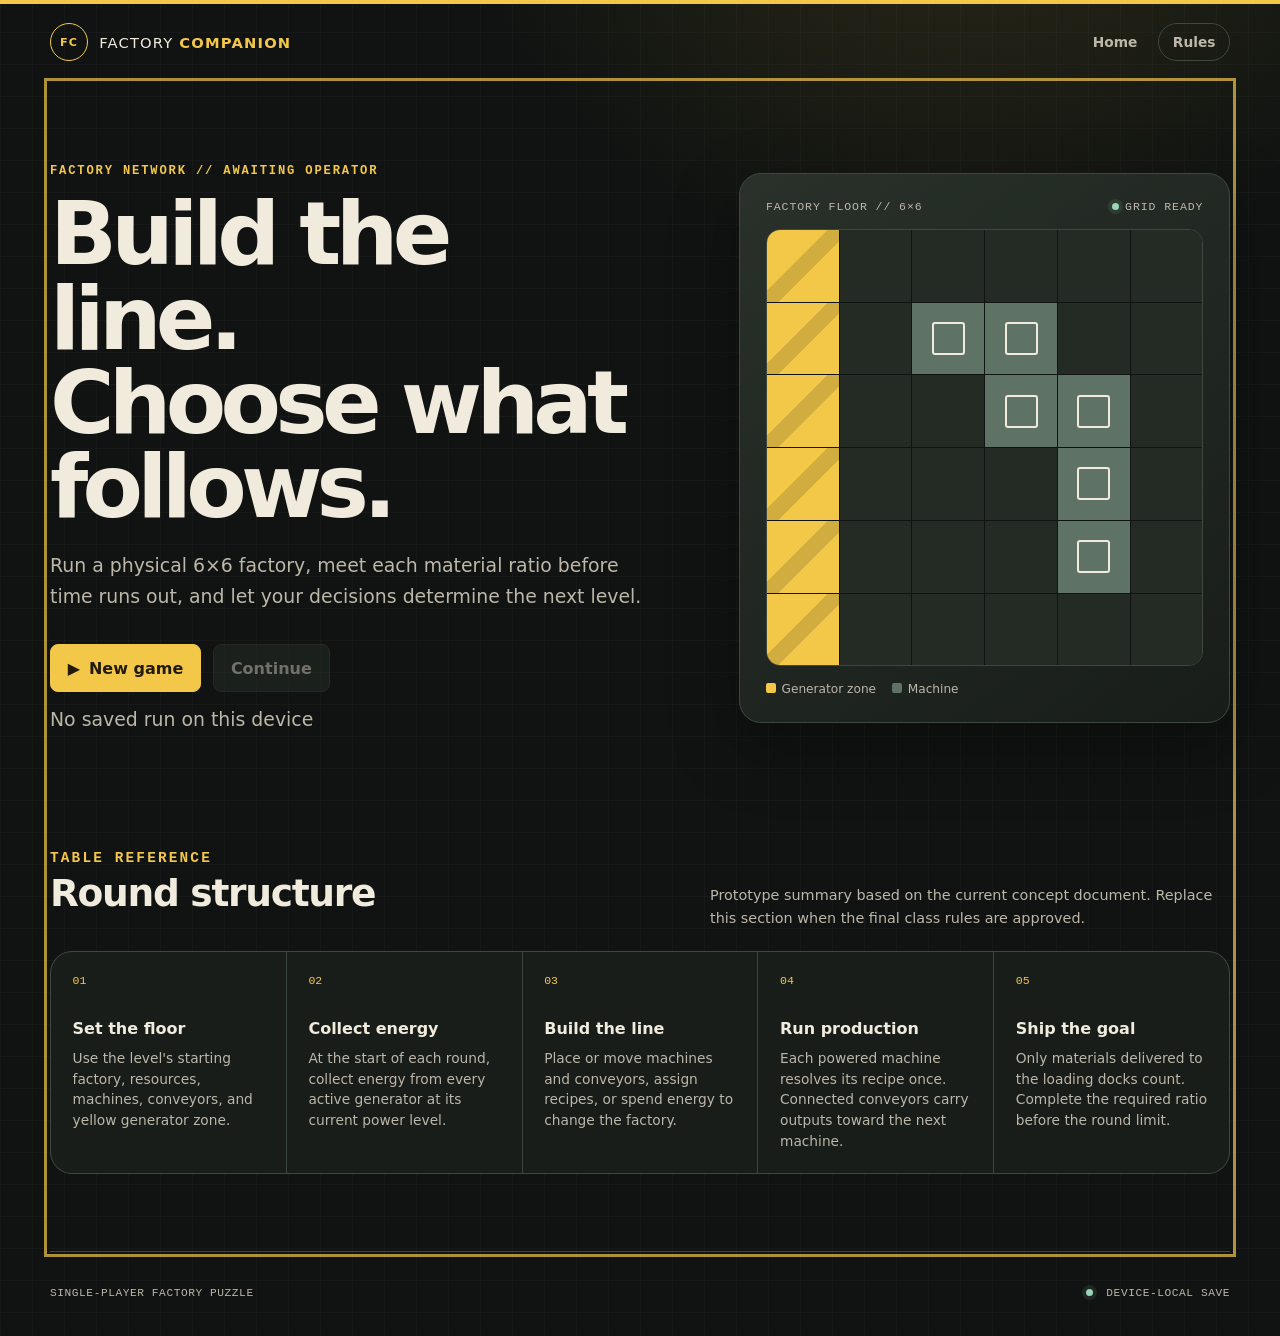
==== index.html @ 063bae95 "Build branching factory campaign interface" ====
<!doctype html>
<html lang="en">
<head>
  <meta charset="utf-8">
  <meta name="viewport" content="width=device-width, initial-scale=1">
  <meta name="description" content="A branching digital narrative companion for a single-player factory puzzle board game.">
  <meta name="theme-color" content="#101311">
  <title>Factory Companion</title>
  <link rel="stylesheet" href="style.css">
</head>
<body>
  <a class="skip-link" href="#app">Skip to game companion</a>

  <header class="site-header">
    <button class="brand" type="button" data-action="home" aria-label="Go to home screen">
      <span class="brand-mark" aria-hidden="true">FC</span>
      <span>Factory <b>Companion</b></span>
    </button>

    <nav aria-label="Companion controls">
      <button class="nav-button" type="button" data-action="home">Home</button>
      <button class="nav-button nav-button-accent" type="button" data-action="show-rules">Rules</button>
    </nav>
  </header>

  <main id="app" tabindex="-1"></main>

  <footer class="site-footer">
    <span>Single-player factory puzzle</span>
    <span class="footer-status"><i aria-hidden="true"></i> Device-local save</span>
  </footer>

  <dialog class="modal" id="rules-dialog" aria-labelledby="rules-dialog-title">
    <div class="modal-head">
      <div>
        <p class="kicker">Quick reference</p>
        <h2 id="rules-dialog-title">Prototype rules</h2>
      </div>
      <button class="icon-button" type="button" data-action="close-rules" aria-label="Close rules">&times;</button>
    </div>
    <div id="rules-dialog-content"></div>
  </dialog>

  <dialog class="modal modal-small" id="confirm-dialog" aria-labelledby="confirm-title">
    <p class="kicker">Confirm action</p>
    <h2 id="confirm-title">Leave this level?</h2>
    <p id="confirm-message"></p>
    <div class="modal-actions">
      <button class="button button-ghost" type="button" data-action="cancel-confirm">Cancel</button>
      <button class="button button-danger" id="confirm-button" type="button">Confirm</button>
    </div>
  </dialog>

  <script src="script.js"></script>
</body>
</html>
---- style.css ----
:root {
  color-scheme: dark;
  --ink: #101311;
  --ink-soft: #181d1a;
  --panel: #202721;
  --panel-raised: #29312a;
  --paper: #f0ebdd;
  --paper-muted: #bcb7a9;
  --line: #3d493f;
  --signal: #f3c849;
  --signal-strong: #ffd969;
  --signal-ink: #211b08;
  --warning: #ef774c;
  --success: #9ad5b5;
  --radius-sm: 8px;
  --radius-md: 14px;
  --radius-lg: 22px;
  --shadow: 0 24px 70px rgba(0, 0, 0, 0.28);
  font-family: Inter, ui-sans-serif, system-ui, -apple-system, BlinkMacSystemFont, "Segoe UI", sans-serif;
}

* {
  box-sizing: border-box;
}

html {
  min-width: 320px;
  scroll-behavior: smooth;
}

body {
  min-height: 100vh;
  margin: 0;
  background:
    linear-gradient(rgba(255, 255, 255, 0.025) 1px, transparent 1px),
    linear-gradient(90deg, rgba(255, 255, 255, 0.025) 1px, transparent 1px),
    radial-gradient(circle at 75% -20%, rgba(243, 200, 73, 0.16), transparent 34rem),
    var(--ink);
  background-size: 32px 32px, 32px 32px, auto, auto;
  color: var(--paper);
}

body::before {
  position: fixed;
  inset: 0 0 auto;
  height: 4px;
  background: var(--signal);
  content: "";
  z-index: 20;
}

button,
input,
textarea {
  font: inherit;
}

button {
  color: inherit;
}

a {
  color: inherit;
}

.skip-link {
  position: fixed;
  top: -5rem;
  left: 1rem;
  z-index: 100;
  padding: 0.7rem 1rem;
  border-radius: var(--radius-sm);
  background: var(--signal);
  color: var(--signal-ink);
  font-weight: 800;
}

.skip-link:focus {
  top: 1rem;
}

.site-header,
.site-footer,
#app {
  width: min(1180px, calc(100% - 2rem));
  margin-inline: auto;
}

.site-header {
  display: flex;
  min-height: 84px;
  align-items: center;
  justify-content: space-between;
  gap: 1rem;
}

.brand {
  display: inline-flex;
  align-items: center;
  gap: 0.7rem;
  padding: 0;
  border: 0;
  background: transparent;
  cursor: pointer;
  font-size: 0.92rem;
  letter-spacing: 0.08em;
  text-transform: uppercase;
}

.brand b {
  color: var(--signal);
}

.brand-mark {
  display: grid;
  width: 38px;
  height: 38px;
  place-items: center;
  border: 1px solid var(--signal);
  border-radius: 50%;
  color: var(--signal);
  font-size: 0.7rem;
  font-weight: 900;
}

nav {
  display: flex;
  gap: 0.45rem;
}

.nav-button,
.icon-button {
  border: 0;
  background: transparent;
  cursor: pointer;
}

.nav-button {
  padding: 0.65rem 0.85rem;
  border-radius: 999px;
  color: var(--paper-muted);
  font-size: 0.86rem;
  font-weight: 750;
}

.nav-button:hover,
.nav-button:focus-visible {
  background: var(--panel);
  color: var(--paper);
}

.nav-button-accent {
  border: 1px solid var(--line);
}

#app {
  min-height: calc(100vh - 168px);
  padding: clamp(2rem, 6vw, 5.5rem) 0;
}

.screen {
  animation: screen-in 280ms ease-out;
}

@keyframes screen-in {
  from {
    opacity: 0;
    transform: translateY(8px);
  }
}

.kicker {
  margin: 0 0 0.7rem;
  color: var(--signal);
  font-family: ui-monospace, SFMono-Regular, Consolas, monospace;
  font-size: 0.76rem;
  font-weight: 800;
  letter-spacing: 0.15em;
  text-transform: uppercase;
}

h1,
h2,
h3,
p {
  margin-top: 0;
}

h1,
h2,
h3 {
  text-wrap: balance;
}

h1 {
  margin-bottom: 1.25rem;
  font-size: clamp(2.8rem, 7vw, 5.5rem);
  line-height: 0.96;
  letter-spacing: -0.065em;
}

h2 {
  margin-bottom: 1rem;
  font-size: clamp(1.6rem, 3.5vw, 2.35rem);
  letter-spacing: -0.035em;
}

h3 {
  margin-bottom: 0.65rem;
  font-size: 1rem;
}

p {
  color: var(--paper-muted);
  line-height: 1.65;
}

.hero {
  display: grid;
  align-items: center;
  gap: clamp(2.5rem, 7vw, 7rem);
  grid-template-columns: minmax(0, 1.1fr) minmax(300px, 0.9fr);
}

.hero-copy > p:not(.kicker) {
  max-width: 640px;
  font-size: clamp(1rem, 1.8vw, 1.18rem);
}

.hero-actions,
.level-actions,
.result-actions {
  display: flex;
  flex-wrap: wrap;
  gap: 0.75rem;
  margin-top: 2rem;
}

.button {
  display: inline-flex;
  min-height: 48px;
  align-items: center;
  justify-content: center;
  gap: 0.55rem;
  padding: 0.78rem 1.05rem;
  border: 1px solid var(--line);
  border-radius: var(--radius-sm);
  background: var(--panel-raised);
  color: var(--paper);
  cursor: pointer;
  font-weight: 800;
  text-decoration: none;
}

.button:hover,
.button:focus-visible {
  border-color: var(--signal);
  transform: translateY(-1px);
}

.button:disabled {
  opacity: 0.43;
  cursor: not-allowed;
  transform: none;
}

.button-primary {
  border-color: var(--signal);
  background: var(--signal);
  color: var(--signal-ink);
}

.button-ghost {
  background: transparent;
}

.button-danger {
  border-color: color-mix(in srgb, var(--warning) 60%, var(--line));
  background: rgba(239, 119, 76, 0.1);
  color: #ffb096;
}

.continue-note {
  margin: 0.75rem 0 0;
  font-size: 0.82rem;
}

.factory-visual {
  position: relative;
  padding: clamp(1rem, 3vw, 1.6rem);
  border: 1px solid var(--line);
  border-radius: var(--radius-lg);
  background: linear-gradient(145deg, var(--panel-raised), var(--ink-soft));
  box-shadow: var(--shadow);
}

.factory-caption,
.panel-label {
  display: flex;
  align-items: center;
  justify-content: space-between;
  gap: 1rem;
  margin-bottom: 1rem;
  color: var(--paper-muted);
  font-family: ui-monospace, SFMono-Regular, Consolas, monospace;
  font-size: 0.72rem;
  letter-spacing: 0.08em;
  text-transform: uppercase;
}

.live-dot,
.footer-status i {
  display: inline-block;
  width: 7px;
  height: 7px;
  margin-right: 0.35rem;
  border-radius: 50%;
  background: var(--success);
  box-shadow: 0 0 0 4px rgba(154, 213, 181, 0.1);
}

.factory-grid {
  display: grid;
  overflow: hidden;
  border: 1px solid var(--line);
  border-radius: var(--radius-md);
  background: var(--ink);
  gap: 1px;
  grid-template-columns: repeat(6, 1fr);
}

.factory-cell {
  aspect-ratio: 1;
  background: #242b25;
}

.factory-cell.generator {
  background:
    linear-gradient(135deg, transparent 42%, rgba(0, 0, 0, 0.14) 42% 58%, transparent 58%),
    var(--signal);
}

.factory-cell.machine {
  position: relative;
  background: #5e7365;
}

.factory-cell.machine::after {
  position: absolute;
  inset: 27%;
  border: 2px solid var(--paper);
  border-radius: 3px;
  content: "";
}

.factory-legend {
  display: flex;
  flex-wrap: wrap;
  gap: 1rem;
  margin-top: 1rem;
  color: var(--paper-muted);
  font-size: 0.76rem;
}

.legend-swatch {
  display: inline-block;
  width: 10px;
  height: 10px;
  margin-right: 0.35rem;
  border-radius: 2px;
  background: var(--signal);
}

.legend-swatch.machine {
  background: #5e7365;
}

.rules-section {
  margin-top: clamp(4rem, 9vw, 7rem);
}

.section-head {
  display: flex;
  align-items: end;
  justify-content: space-between;
  gap: 1.5rem;
  margin-bottom: 1.25rem;
}

.section-head p {
  max-width: 520px;
  margin-bottom: 0;
  font-size: 0.9rem;
}

.rule-grid {
  display: grid;
  gap: 1px;
  overflow: hidden;
  border: 1px solid var(--line);
  border-radius: var(--radius-lg);
  background: var(--line);
  grid-template-columns: repeat(5, 1fr);
}

.rule-step {
  min-height: 185px;
  padding: 1.35rem;
  background: var(--ink-soft);
}

.rule-number {
  display: block;
  margin-bottom: 2rem;
  color: var(--signal);
  font-family: ui-monospace, SFMono-Regular, Consolas, monospace;
  font-size: 0.72rem;
}

.rule-step p {
  margin-bottom: 0;
  font-size: 0.86rem;
  line-height: 1.5;
}

.screen-heading {
  max-width: 820px;
  margin-bottom: 2rem;
}

.screen-heading h1 {
  font-size: clamp(2.4rem, 6vw, 4.6rem);
}

.onboarding-layout {
  display: grid;
  gap: 1.25rem;
  grid-template-columns: minmax(0, 1.55fr) minmax(250px, 0.45fr);
}

.video-placeholder,
.briefing-card,
.level-card,
.choice-card,
.result-card {
  border: 1px solid var(--line);
  border-radius: var(--radius-lg);
  background: var(--ink-soft);
  box-shadow: var(--shadow);
}

.video-placeholder {
  display: grid;
  min-height: 420px;
  place-items: center;
  overflow: hidden;
  background:
    repeating-linear-gradient(0deg, transparent 0 3px, rgba(255, 255, 255, 0.018) 3px 4px),
    radial-gradient(circle, rgba(243, 200, 73, 0.13), transparent 45%),
    #090b0a;
}

.video-placeholder-inner {
  max-width: 420px;
  padding: 2rem;
  text-align: center;
}

.play-symbol {
  display: grid;
  width: 76px;
  height: 76px;
  margin: 0 auto 1.25rem;
  place-items: center;
  border: 1px solid var(--signal);
  border-radius: 50%;
  color: var(--signal);
  font-size: 1.5rem;
}

.video-placeholder h2 {
  margin-bottom: 0.5rem;
}

.video-placeholder p {
  margin-bottom: 0;
}

.briefing-card {
  padding: 1.5rem;
}

.briefing-card ol {
  display: grid;
  gap: 0.9rem;
  margin: 0;
  padding-left: 1.2rem;
  color: var(--paper-muted);
  line-height: 1.5;
}

.briefing-card .button {
  width: 100%;
  margin-top: 1.5rem;
}

.level-topline {
  display: flex;
  align-items: center;
  justify-content: space-between;
  gap: 1rem;
  margin-bottom: 1.25rem;
}

.level-topline .kicker {
  margin: 0;
}

.difficulty {
  padding: 0.34rem 0.6rem;
  border: 1px solid var(--line);
  border-radius: 999px;
  color: var(--paper-muted);
  font-size: 0.73rem;
  font-weight: 800;
  letter-spacing: 0.08em;
  text-transform: uppercase;
}

.difficulty.easy {
  border-color: rgba(154, 213, 181, 0.5);
  color: var(--success);
}

.difficulty.hard {
  border-color: rgba(239, 119, 76, 0.5);
  color: #ffb096;
}

.level-card {
  overflow: hidden;
}

.level-brief {
  padding: clamp(1.25rem, 3vw, 2rem);
  border-bottom: 1px solid var(--line);
}

.level-brief h1 {
  margin-bottom: 0.75rem;
  font-size: clamp(2.1rem, 5vw, 4rem);
}

.level-brief p {
  max-width: 760px;
  margin-bottom: 0;
}

.level-columns {
  display: grid;
  background: var(--line);
  gap: 1px;
  grid-template-columns: 0.8fr 1.4fr 0.8fr;
}

.level-column {
  min-width: 0;
  padding: clamp(1.25rem, 3vw, 2rem);
  background: var(--ink-soft);
}

.level-column h2 {
  font-size: 1.2rem;
}

.count-badge {
  display: inline-block;
  margin-left: 0.35rem;
  color: var(--paper-muted);
  font-family: ui-monospace, SFMono-Regular, Consolas, monospace;
  font-size: 0.65rem;
  font-weight: 600;
  letter-spacing: 0;
  vertical-align: middle;
}

.material-list,
.recipe-list,
.objective-list {
  display: grid;
  gap: 0.65rem;
  margin: 0;
  padding: 0;
  list-style: none;
}

.material-item,
.objective-item {
  display: flex;
  align-items: center;
  justify-content: space-between;
  gap: 1rem;
  padding: 0.72rem 0;
  border-bottom: 1px solid var(--line);
}

.material-item:last-child,
.objective-item:last-child {
  border-bottom: 0;
}

.port {
  color: var(--paper-muted);
  font-family: ui-monospace, SFMono-Regular, Consolas, monospace;
  font-size: 0.68rem;
}

.quantity {
  color: var(--signal);
  font-family: ui-monospace, SFMono-Regular, Consolas, monospace;
  font-weight: 900;
}

.ratio-callout {
  display: grid;
  gap: 0.25rem;
  margin-top: 1rem;
  padding: 0.85rem;
  border: 1px solid rgba(243, 200, 73, 0.35);
  border-radius: var(--radius-sm);
  background: rgba(243, 200, 73, 0.07);
}

.ratio-callout span {
  color: var(--paper-muted);
  font-size: 0.7rem;
  font-weight: 800;
  letter-spacing: 0.08em;
  text-transform: uppercase;
}

.ratio-callout strong {
  color: var(--signal);
  font-size: 0.88rem;
}

.recipe-item {
  padding: 0.75rem;
  border: 1px solid var(--line);
  border-radius: var(--radius-sm);
  background: #151916;
}

.recipe-id {
  display: block;
  margin-bottom: 0.25rem;
  color: var(--signal);
  font-family: ui-monospace, SFMono-Regular, Consolas, monospace;
  font-size: 0.64rem;
}

.recipe-item p {
  margin: 0;
  color: var(--paper);
  font-size: 0.86rem;
  line-height: 1.45;
}

.level-controls {
  display: grid;
  align-items: center;
  gap: 1.25rem;
  padding: clamp(1.25rem, 3vw, 2rem);
  border-top: 1px solid var(--line);
  background: var(--panel);
  grid-template-columns: auto 1fr auto;
}

.round-readout {
  display: flex;
  align-items: baseline;
  gap: 0.4rem;
  white-space: nowrap;
}

.round-readout strong {
  color: var(--signal);
  font-family: ui-monospace, SFMono-Regular, Consolas, monospace;
  font-size: 2rem;
}

.round-readout span {
  color: var(--paper-muted);
  font-size: 0.8rem;
}

.round-track {
  display: grid;
  gap: 4px;
  grid-template-columns: repeat(var(--rounds), 1fr);
}

.round-mark {
  height: 6px;
  border-radius: 999px;
  background: var(--line);
}

.round-mark.used {
  background: var(--signal);
}

.control-buttons {
  display: flex;
  flex-wrap: wrap;
  justify-content: flex-end;
  gap: 0.55rem;
}

.quit-row {
  display: flex;
  justify-content: flex-end;
  padding: 0 1.25rem 1.25rem;
  background: var(--panel);
}

.text-button {
  padding: 0.25rem;
  border: 0;
  background: transparent;
  color: var(--paper-muted);
  cursor: pointer;
  font-size: 0.78rem;
  text-decoration: underline;
  text-underline-offset: 3px;
}

.branch-intro {
  max-width: 760px;
  margin-bottom: 2rem;
}

.choice-grid {
  display: grid;
  gap: 1.25rem;
  grid-template-columns: repeat(2, minmax(0, 1fr));
}

.choice-card {
  display: flex;
  min-height: 350px;
  flex-direction: column;
  padding: clamp(1.4rem, 4vw, 2.2rem);
}

.choice-index {
  display: grid;
  width: 42px;
  height: 42px;
  margin-bottom: 3rem;
  place-items: center;
  border: 1px solid var(--signal);
  border-radius: 50%;
  color: var(--signal);
  font-family: ui-monospace, SFMono-Regular, Consolas, monospace;
  font-size: 0.78rem;
}

.choice-card p {
  flex: 1;
}

.choice-card .button {
  align-self: flex-start;
}

.result-wrap {
  display: grid;
  min-height: 60vh;
  place-items: center;
}

.result-card {
  width: min(720px, 100%);
  padding: clamp(2rem, 7vw, 4.5rem);
  text-align: center;
}

.result-icon {
  display: grid;
  width: 74px;
  height: 74px;
  margin: 0 auto 1.5rem;
  place-items: center;
  border: 1px solid var(--signal);
  border-radius: 50%;
  color: var(--signal);
  font-size: 1.65rem;
}

.result-actions {
  justify-content: center;
}

.site-footer {
  display: flex;
  min-height: 84px;
  align-items: center;
  justify-content: space-between;
  gap: 1rem;
  border-top: 1px solid var(--line);
  color: var(--paper-muted);
  font-family: ui-monospace, SFMono-Regular, Consolas, monospace;
  font-size: 0.7rem;
  letter-spacing: 0.05em;
  text-transform: uppercase;
}

.modal {
  width: min(720px, calc(100% - 2rem));
  max-height: calc(100vh - 2rem);
  padding: clamp(1.25rem, 4vw, 2rem);
  border: 1px solid var(--line);
  border-radius: var(--radius-lg);
  background: var(--ink-soft);
  color: var(--paper);
  box-shadow: var(--shadow);
}

.modal::backdrop {
  background: rgba(4, 6, 5, 0.82);
  backdrop-filter: blur(5px);
}

.modal-small {
  width: min(480px, calc(100% - 2rem));
}

.modal-head {
  display: flex;
  align-items: flex-start;
  justify-content: space-between;
  gap: 1rem;
}

.icon-button {
  width: 38px;
  height: 38px;
  border-radius: 50%;
  color: var(--paper-muted);
  font-size: 1.6rem;
}

.icon-button:hover,
.icon-button:focus-visible {
  background: var(--panel);
  color: var(--paper);
}

.modal-actions {
  display: flex;
  justify-content: flex-end;
  gap: 0.65rem;
  margin-top: 1.5rem;
}

:focus-visible {
  outline: 3px solid color-mix(in srgb, var(--signal) 70%, transparent);
  outline-offset: 3px;
}

@media (max-width: 900px) {
  .hero,
  .onboarding-layout {
    grid-template-columns: 1fr;
  }

  .hero-copy {
    max-width: 760px;
  }

  .factory-visual {
    max-width: 620px;
  }

  .rule-grid {
    grid-template-columns: repeat(2, 1fr);
  }

  .rule-step:last-child {
    grid-column: 1 / -1;
  }

  .level-columns {
    grid-template-columns: 1fr 1fr;
  }

  .level-column-recipes {
    grid-column: 1 / -1;
    grid-row: 2;
  }

  .recipe-list {
    grid-template-columns: repeat(2, 1fr);
  }

  .level-controls {
    grid-template-columns: auto 1fr;
  }

  .control-buttons {
    grid-column: 1 / -1;
    justify-content: stretch;
  }

  .control-buttons .button {
    flex: 1;
  }
}

@media (max-width: 620px) {
  .site-header,
  .site-footer {
    width: min(100% - 1.2rem, 1180px);
  }

  #app {
    width: min(100% - 1rem, 1180px);
  }

  .site-header {
    min-height: 72px;
  }

  .brand > span:last-child {
    display: none;
  }

  h1 {
    font-size: clamp(2.55rem, 13vw, 4.2rem);
  }

  .hero-actions,
  .level-actions,
  .result-actions,
  .modal-actions {
    flex-direction: column;
  }

  .hero-actions .button,
  .level-actions .button,
  .result-actions .button,
  .modal-actions .button {
    width: 100%;
  }

  .section-head {
    align-items: flex-start;
    flex-direction: column;
  }

  .rule-grid,
  .choice-grid,
  .level-columns,
  .recipe-list {
    grid-template-columns: 1fr;
  }

  .rule-step:last-child,
  .level-column-recipes {
    grid-column: auto;
    grid-row: auto;
  }

  .rule-step {
    min-height: auto;
  }

  .rule-number,
  .choice-index {
    margin-bottom: 1.25rem;
  }

  .video-placeholder {
    min-height: 320px;
  }

  .level-controls {
    grid-template-columns: 1fr;
  }

  .round-track,
  .control-buttons {
    grid-column: auto;
  }

  .control-buttons {
    flex-direction: column;
  }

  .choice-card {
    min-height: 300px;
  }

  .site-footer {
    align-items: flex-start;
    flex-direction: column;
    justify-content: center;
  }
}

@media (prefers-reduced-motion: reduce) {
  *,
  *::before,
  *::after {
    scroll-behavior: auto !important;
    animation-duration: 0.01ms !important;
    animation-iteration-count: 1 !important;
    transition-duration: 0.01ms !important;
  }
}
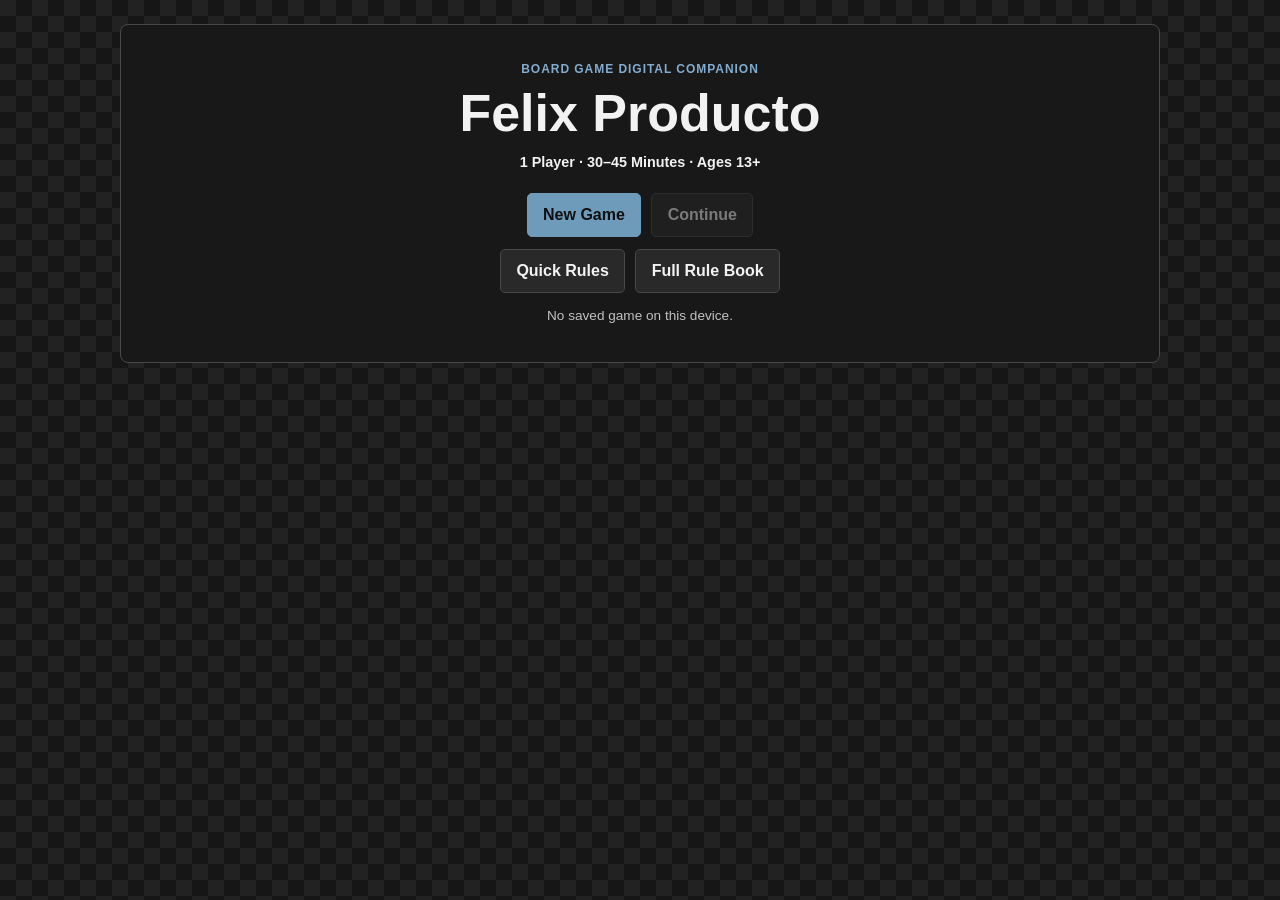
==== commit da1a2c85: "Finalize Felix Producto UI, rulebook, and level flow" ====
--- a/index.html
+++ b/index.html
@@ -3,54 +3,14 @@
 <head>
   <meta charset="utf-8">
   <meta name="viewport" content="width=device-width, initial-scale=1">
-  <meta name="description" content="A branching digital narrative companion for a single-player factory puzzle board game.">
-  <meta name="theme-color" content="#101311">
-  <title>Factory Companion</title>
-  <link rel="stylesheet" href="style.css">
+  <meta name="description" content="Digital rule book, quick reference, level guide, and round tracker for Felix Producto.">
+  <meta name="theme-color" content="#202020">
+  <title>Felix Producto</title>
+  <link rel="stylesheet" href="style.css?v=20260803">
 </head>
 <body>
-  <a class="skip-link" href="#app">Skip to game companion</a>
-
-  <header class="site-header">
-    <button class="brand" type="button" data-action="home" aria-label="Go to home screen">
-      <span class="brand-mark" aria-hidden="true">FC</span>
-      <span>Factory <b>Companion</b></span>
-    </button>
-
-    <nav aria-label="Companion controls">
-      <button class="nav-button" type="button" data-action="home">Home</button>
-      <button class="nav-button nav-button-accent" type="button" data-action="show-rules">Rules</button>
-    </nav>
-  </header>
-
+  <a class="skip-link" href="#app">Skip to content</a>
   <main id="app" tabindex="-1"></main>
-
-  <footer class="site-footer">
-    <span>Single-player factory puzzle</span>
-    <span class="footer-status"><i aria-hidden="true"></i> Device-local save</span>
-  </footer>
-
-  <dialog class="modal" id="rules-dialog" aria-labelledby="rules-dialog-title">
-    <div class="modal-head">
-      <div>
-        <p class="kicker">Quick reference</p>
-        <h2 id="rules-dialog-title">Prototype rules</h2>
-      </div>
-      <button class="icon-button" type="button" data-action="close-rules" aria-label="Close rules">&times;</button>
-    </div>
-    <div id="rules-dialog-content"></div>
-  </dialog>
-
-  <dialog class="modal modal-small" id="confirm-dialog" aria-labelledby="confirm-title">
-    <p class="kicker">Confirm action</p>
-    <h2 id="confirm-title">Leave this level?</h2>
-    <p id="confirm-message"></p>
-    <div class="modal-actions">
-      <button class="button button-ghost" type="button" data-action="cancel-confirm">Cancel</button>
-      <button class="button button-danger" id="confirm-button" type="button">Confirm</button>
-    </div>
-  </dialog>
-
-  <script src="script.js"></script>
+  <script src="app.js?v=20260803"></script>
 </body>
 </html>
--- a/style.css
+++ b/style.css
@@ -1,22 +1,15 @@
 :root {
+  --card: #181818;
+  --card-raised: #202020;
+  --button: #292929;
+  --text: #f2f2f2;
+  --muted: #c2c2c2;
+  --border: #484848;
+  --accent: #83acce;
+  --accent-strong: #6f9bbb;
+  --danger: #f08d82;
+  font-family: Arial, Helvetica, sans-serif;
   color-scheme: dark;
-  --ink: #101311;
-  --ink-soft: #181d1a;
-  --panel: #202721;
-  --panel-raised: #29312a;
-  --paper: #f0ebdd;
-  --paper-muted: #bcb7a9;
-  --line: #3d493f;
-  --signal: #f3c849;
-  --signal-strong: #ffd969;
-  --signal-ink: #211b08;
-  --warning: #ef774c;
-  --success: #9ad5b5;
-  --radius-sm: 8px;
-  --radius-md: 14px;
-  --radius-lg: 22px;
-  --shadow: 0 24px 70px rgba(0, 0, 0, 0.28);
-  font-family: Inter, ui-sans-serif, system-ui, -apple-system, BlinkMacSystemFont, "Segoe UI", sans-serif;
 }
 
 * {
@@ -24,998 +17,1040 @@
 }
 
 html {
+  scroll-behavior: smooth;
+}
+
+body {
   min-width: 320px;
-  scroll-behavior: smooth;
-}
-
-body {
   min-height: 100vh;
   margin: 0;
-  background:
-    linear-gradient(rgba(255, 255, 255, 0.025) 1px, transparent 1px),
-    linear-gradient(90deg, rgba(255, 255, 255, 0.025) 1px, transparent 1px),
-    radial-gradient(circle at 75% -20%, rgba(243, 200, 73, 0.16), transparent 34rem),
-    var(--ink);
-  background-size: 32px 32px, 32px 32px, auto, auto;
-  color: var(--paper);
-}
-
-body::before {
-  position: fixed;
-  inset: 0 0 auto;
-  height: 4px;
-  background: var(--signal);
-  content: "";
-  z-index: 20;
+  background-color: #202020;
+  background-image: conic-gradient(
+    #161616 25%,
+    #222222 0 50%,
+    #161616 0 75%,
+    #222222 0
+  );
+  background-size: 32px 32px;
+  color: var(--text);
 }
 
 button,
 input,
+select,
 textarea {
   font: inherit;
 }
 
-button {
-  color: inherit;
-}
-
+button,
 a {
-  color: inherit;
+  -webkit-tap-highlight-color: transparent;
 }
 
 .skip-link {
-  position: fixed;
+  position: absolute;
   top: -5rem;
   left: 1rem;
   z-index: 100;
-  padding: 0.7rem 1rem;
-  border-radius: var(--radius-sm);
-  background: var(--signal);
-  color: var(--signal-ink);
-  font-weight: 800;
+  padding: 0.75rem 1rem;
+  border-radius: 5px;
+  background: var(--text);
+  color: #111;
 }
 
 .skip-link:focus {
   top: 1rem;
 }
 
-.site-header,
-.site-footer,
 #app {
-  width: min(1180px, calc(100% - 2rem));
+  width: min(100% - 2rem, 1440px);
+  min-height: 100vh;
   margin-inline: auto;
-}
-
-.site-header {
-  display: flex;
-  min-height: 84px;
-  align-items: center;
-  justify-content: space-between;
-  gap: 1rem;
-}
-
-.brand {
-  display: inline-flex;
-  align-items: center;
-  gap: 0.7rem;
-  padding: 0;
-  border: 0;
-  background: transparent;
-  cursor: pointer;
-  font-size: 0.92rem;
-  letter-spacing: 0.08em;
-  text-transform: uppercase;
-}
-
-.brand b {
-  color: var(--signal);
-}
-
-.brand-mark {
-  display: grid;
-  width: 38px;
-  height: 38px;
-  place-items: center;
-  border: 1px solid var(--signal);
-  border-radius: 50%;
-  color: var(--signal);
-  font-size: 0.7rem;
-  font-weight: 900;
-}
-
-nav {
-  display: flex;
-  gap: 0.45rem;
-}
-
-.nav-button,
-.icon-button {
-  border: 0;
-  background: transparent;
-  cursor: pointer;
-}
-
-.nav-button {
-  padding: 0.65rem 0.85rem;
-  border-radius: 999px;
-  color: var(--paper-muted);
-  font-size: 0.86rem;
-  font-weight: 750;
-}
-
-.nav-button:hover,
-.nav-button:focus-visible {
-  background: var(--panel);
-  color: var(--paper);
-}
-
-.nav-button-accent {
-  border: 1px solid var(--line);
-}
-
-#app {
-  min-height: calc(100vh - 168px);
-  padding: clamp(2rem, 6vw, 5.5rem) 0;
-}
-
-.screen {
-  animation: screen-in 280ms ease-out;
-}
-
-@keyframes screen-in {
-  from {
-    opacity: 0;
-    transform: translateY(8px);
-  }
-}
-
-.kicker {
-  margin: 0 0 0.7rem;
-  color: var(--signal);
-  font-family: ui-monospace, SFMono-Regular, Consolas, monospace;
-  font-size: 0.76rem;
-  font-weight: 800;
-  letter-spacing: 0.15em;
-  text-transform: uppercase;
+  padding: 1.5rem 0;
+}
+
+#app:focus {
+  outline: none;
 }
 
 h1,
 h2,
 h3,
+h4,
 p {
   margin-top: 0;
 }
 
-h1,
-h2,
+h1 {
+  margin-bottom: 0.65rem;
+  font-size: clamp(2rem, 5vw, 3.25rem);
+  line-height: 1.05;
+}
+
+h2 {
+  margin-bottom: 0.55rem;
+  font-size: 1.1rem;
+}
+
 h3 {
-  text-wrap: balance;
-}
-
-h1 {
-  margin-bottom: 1.25rem;
-  font-size: clamp(2.8rem, 7vw, 5.5rem);
-  line-height: 0.96;
-  letter-spacing: -0.065em;
-}
-
-h2 {
-  margin-bottom: 1rem;
-  font-size: clamp(1.6rem, 3.5vw, 2.35rem);
-  letter-spacing: -0.035em;
-}
-
-h3 {
-  margin-bottom: 0.65rem;
+  margin-bottom: 0.45rem;
   font-size: 1rem;
 }
 
+h4 {
+  margin-bottom: 0.4rem;
+}
+
+p,
+li {
+  line-height: 1.45;
+}
+
 p {
-  color: var(--paper-muted);
-  line-height: 1.65;
-}
-
-.hero {
-  display: grid;
-  align-items: center;
-  gap: clamp(2.5rem, 7vw, 7rem);
-  grid-template-columns: minmax(0, 1.1fr) minmax(300px, 0.9fr);
-}
-
-.hero-copy > p:not(.kicker) {
-  max-width: 640px;
-  font-size: clamp(1rem, 1.8vw, 1.18rem);
-}
-
-.hero-actions,
-.level-actions,
-.result-actions {
+  color: var(--muted);
+}
+
+a {
+  color: var(--accent);
+}
+
+.card {
+  padding: clamp(1.25rem, 4vw, 2.25rem);
+  border: 1px solid var(--border);
+  border-radius: 8px;
+  background: var(--card);
+  text-align: center;
+}
+
+.home-card,
+.result-card {
+  max-width: 1040px;
+  margin-inline: auto;
+}
+
+.label {
+  margin-bottom: 0.45rem;
+  color: var(--accent);
+  font-size: 0.75rem;
+  font-weight: bold;
+  letter-spacing: 0.08em;
+  text-transform: uppercase;
+}
+
+.game-facts {
+  margin: 0.75rem 0 0;
+  color: var(--text);
+  font-size: 0.9rem;
+  font-weight: bold;
+}
+
+.actions,
+.rules-access {
   display: flex;
   flex-wrap: wrap;
-  gap: 0.75rem;
-  margin-top: 2rem;
+  justify-content: center;
+  gap: 0.65rem;
+}
+
+.actions {
+  margin-top: 1.25rem;
+}
+
+.rules-access {
+  margin-top: 0.75rem;
 }
 
 .button {
-  display: inline-flex;
-  min-height: 48px;
-  align-items: center;
-  justify-content: center;
-  gap: 0.55rem;
-  padding: 0.78rem 1.05rem;
-  border: 1px solid var(--line);
-  border-radius: var(--radius-sm);
-  background: var(--panel-raised);
-  color: var(--paper);
+  min-height: 44px;
+  padding: 0.6rem 0.95rem;
+  border: 1px solid var(--border);
+  border-radius: 5px;
+  background: var(--button);
+  color: var(--text);
   cursor: pointer;
-  font-weight: 800;
-  text-decoration: none;
+  font-weight: bold;
 }
 
 .button:hover,
 .button:focus-visible {
-  border-color: var(--signal);
-  transform: translateY(-1px);
+  border-color: var(--accent);
+  background: #333;
+}
+
+.button-primary {
+  border-color: var(--accent-strong);
+  background: var(--accent-strong);
+  color: #101010;
+}
+
+.button-primary:hover,
+.button-primary:focus-visible {
+  background: var(--accent);
+  color: #101010;
+}
+
+.button-success {
+  border-color: #5f9f7e;
+  background: #397058;
+  color: #fff;
+}
+
+.button-success:hover,
+.button-success:focus-visible {
+  border-color: #79b798;
+  background: #4b876b;
+  color: #fff;
 }
 
 .button:disabled {
-  opacity: 0.43;
+  opacity: 0.45;
   cursor: not-allowed;
-  transform: none;
-}
-
-.button-primary {
-  border-color: var(--signal);
-  background: var(--signal);
-  color: var(--signal-ink);
-}
-
-.button-ghost {
+}
+
+.compact-button {
+  min-height: 40px;
+  padding: 0.45rem 0.7rem;
+  font-size: 0.86rem;
+}
+
+.text-button {
+  min-width: 76px;
+  min-height: 40px;
+  padding: 0.4rem 0.65rem;
+  border: 0;
   background: transparent;
-}
-
-.button-danger {
-  border-color: color-mix(in srgb, var(--warning) 60%, var(--line));
-  background: rgba(239, 119, 76, 0.1);
-  color: #ffb096;
-}
-
-.continue-note {
-  margin: 0.75rem 0 0;
-  font-size: 0.82rem;
-}
-
-.factory-visual {
-  position: relative;
-  padding: clamp(1rem, 3vw, 1.6rem);
-  border: 1px solid var(--line);
-  border-radius: var(--radius-lg);
-  background: linear-gradient(145deg, var(--panel-raised), var(--ink-soft));
-  box-shadow: var(--shadow);
-}
-
-.factory-caption,
-.panel-label {
+  color: var(--danger);
+  cursor: pointer;
+  font-size: 1rem;
+  text-decoration: underline;
+}
+
+.neutral-text-button {
+  color: var(--text);
+}
+
+.save-note {
+  margin: 0.8rem 0 0;
+  font-size: 0.85rem;
+}
+
+.onboarding-card {
+  padding-bottom: 0;
+}
+
+.video-frame {
+  display: grid;
+  min-height: min(55vh, 440px);
+  place-items: center;
+  border: 1px dashed var(--border);
+  background: #0d0d0d;
+  color: var(--muted);
+}
+
+.onboarding-actions {
+  margin: 0.9rem 0 0;
+}
+
+.level-card {
+  padding: 0;
+}
+
+.level-header {
   display: flex;
   align-items: center;
   justify-content: space-between;
   gap: 1rem;
-  margin-bottom: 1rem;
-  color: var(--paper-muted);
-  font-family: ui-monospace, SFMono-Regular, Consolas, monospace;
-  font-size: 0.72rem;
-  letter-spacing: 0.08em;
+  padding: 0.8rem 1rem;
+  border-bottom: 1px solid var(--border);
+}
+
+.level-header > div {
+  min-width: 0;
+  text-align: left;
+}
+
+.level-header .label {
+  margin-bottom: 0.25rem;
+}
+
+.level-header h1 {
+  margin: 0;
+  font-size: 1.65rem;
+}
+
+.level-summary {
+  display: grid;
+  border-bottom: 1px solid var(--border);
+  grid-template-columns: 1.5fr 0.75fr 0.75fr;
+}
+
+.summary-block {
+  display: grid;
+  min-width: 0;
+  grid-template-rows: auto 1fr;
+  padding: 0.75rem 0.9rem;
+  border-right: 1px solid var(--border);
+}
+
+.summary-block:last-child {
+  border-right: 0;
+}
+
+.summary-block h2 {
+  margin-bottom: 0.4rem;
+  color: var(--accent);
+  font-size: 0.84rem;
+  font-weight: 800;
+  letter-spacing: 0.06em;
   text-transform: uppercase;
 }
 
-.live-dot,
-.footer-status i {
-  display: inline-block;
-  width: 7px;
-  height: 7px;
-  margin-right: 0.35rem;
-  border-radius: 50%;
-  background: var(--success);
-  box-shadow: 0 0 0 4px rgba(154, 213, 181, 0.1);
-}
-
-.factory-grid {
-  display: grid;
-  overflow: hidden;
-  border: 1px solid var(--line);
-  border-radius: var(--radius-md);
-  background: var(--ink);
-  gap: 1px;
-  grid-template-columns: repeat(6, 1fr);
-}
-
-.factory-cell {
-  aspect-ratio: 1;
-  background: #242b25;
-}
-
-.factory-cell.generator {
-  background:
-    linear-gradient(135deg, transparent 42%, rgba(0, 0, 0, 0.14) 42% 58%, transparent 58%),
-    var(--signal);
-}
-
-.factory-cell.machine {
-  position: relative;
-  background: #5e7365;
-}
-
-.factory-cell.machine::after {
-  position: absolute;
-  inset: 27%;
-  border: 2px solid var(--paper);
-  border-radius: 3px;
-  content: "";
-}
-
-.factory-legend {
+.summary-block > strong {
+  align-self: center;
+  justify-self: center;
+  text-align: center;
+  font-size: 1.05rem;
+}
+
+.objective-list,
+.output-marker-list {
+  width: min(100%, 620px);
+  margin-inline: auto;
+}
+
+.summary-block h2 span {
+  font-size: 0.66rem;
+  font-weight: normal;
+  letter-spacing: 0;
+  text-transform: none;
+}
+
+.special-rule {
+  display: grid;
+  align-items: start;
+  gap: 0.75rem;
+  margin: 0.75rem 1rem;
+  padding: 0.75rem 0.9rem;
+  border: 1px solid var(--accent-strong);
+  border-left: 4px solid var(--accent);
+  border-radius: 5px;
+  background: #29465a;
+  grid-template-columns: auto minmax(0, 1fr);
+  text-align: left;
+}
+
+.special-rule h2,
+.special-rule h3 {
+  margin: 0;
+  color: var(--text);
+  font-size: 0.82rem;
+  letter-spacing: 0.04em;
+  white-space: nowrap;
+}
+
+.special-rule p {
+  margin: 0;
+  color: var(--text);
+  font-size: 0.88rem;
+}
+
+.level-controls {
+  position: sticky;
+  top: 0;
+  z-index: 10;
   display: flex;
-  flex-wrap: wrap;
+  align-items: center;
+  justify-content: center;
+  gap: clamp(2rem, 12vw, 9rem);
+  padding: 0.75rem clamp(1rem, 8vw, 6rem);
+  border-bottom: 1px solid var(--border);
+  background: #1d1d1d;
+  box-shadow: 0 4px 12px rgba(0, 0, 0, 0.22);
+}
+
+.level-controls .button {
+  flex: 0 1 190px;
+  width: min(100%, 190px);
+}
+
+.level-controls .button-primary {
+  background: #4f7f9f;
+  color: #fff;
+}
+
+.level-controls .button-primary:hover,
+.level-controls .button-primary:focus-visible {
+  background: #6293b4;
+  color: #fff;
+}
+
+.level-columns {
+  display: grid;
+  grid-template-columns: 0.85fr 1.4fr 0.95fr;
+}
+
+.level-column {
+  min-width: 0;
+  padding: 0.8rem 0.9rem;
+  border-right: 1px solid var(--border);
+  text-align: center;
+}
+
+.level-column:last-child {
+  border-right: 0;
+}
+
+.level-column > h2 {
+  margin-bottom: 0.55rem;
+}
+
+.plain-list {
+  margin: 0;
+  padding: 0;
+  list-style: none;
+}
+
+.plain-list li {
+  display: grid;
+  align-items: center;
+  gap: 0.5rem;
+  min-height: 34px;
+  padding: 0.3rem 0;
+  border-bottom: 1px solid var(--border);
+  font-size: 0.84rem;
+  grid-template-columns: 70px minmax(0, 1fr) 70px;
+  text-align: center;
+}
+
+.plain-list li:last-child {
+  border-bottom: 0;
+}
+
+.port,
+.recipe-number {
+  color: var(--muted);
+  font-size: 0.7rem;
+  text-align: center;
+}
+
+.plain-list li > * {
+  text-align: center;
+}
+
+.plain-list strong {
+  font-size: 0.78rem;
+}
+
+.recipe-list li span:last-child {
+  grid-column: 2;
+}
+
+.output-marker-list li {
+  grid-template-columns: minmax(0, 1fr) auto minmax(110px, 1fr);
+}
+
+.output-marker-list strong {
+  color: var(--accent);
+}
+
+.none-row {
+  grid-template-columns: 1fr !important;
+  color: var(--muted);
+}
+
+.empty-row {
+  color: var(--muted);
+}
+
+.quit-row {
+  display: flex;
+  justify-content: flex-end;
+  padding: 0.3rem 0.8rem 0.7rem;
+}
+
+.choice-list {
+  display: grid;
   gap: 1rem;
   margin-top: 1rem;
-  color: var(--paper-muted);
-  font-size: 0.76rem;
-}
-
-.legend-swatch {
-  display: inline-block;
-  width: 10px;
-  height: 10px;
-  margin-right: 0.35rem;
-  border-radius: 2px;
-  background: var(--signal);
-}
-
-.legend-swatch.machine {
-  background: #5e7365;
-}
-
-.rules-section {
-  margin-top: clamp(4rem, 9vw, 7rem);
-}
-
-.section-head {
-  display: flex;
-  align-items: end;
-  justify-content: space-between;
-  gap: 1.5rem;
-  margin-bottom: 1.25rem;
-}
-
-.section-head p {
-  max-width: 520px;
-  margin-bottom: 0;
-  font-size: 0.9rem;
-}
-
-.rule-grid {
-  display: grid;
-  gap: 1px;
-  overflow: hidden;
-  border: 1px solid var(--line);
-  border-radius: var(--radius-lg);
-  background: var(--line);
-  grid-template-columns: repeat(5, 1fr);
-}
-
-.rule-step {
-  min-height: 185px;
-  padding: 1.35rem;
-  background: var(--ink-soft);
-}
-
-.rule-number {
-  display: block;
-  margin-bottom: 2rem;
-  color: var(--signal);
-  font-family: ui-monospace, SFMono-Regular, Consolas, monospace;
-  font-size: 0.72rem;
-}
-
-.rule-step p {
-  margin-bottom: 0;
-  font-size: 0.86rem;
-  line-height: 1.5;
-}
-
-.screen-heading {
-  max-width: 820px;
-  margin-bottom: 2rem;
-}
-
-.screen-heading h1 {
-  font-size: clamp(2.4rem, 6vw, 4.6rem);
-}
-
-.onboarding-layout {
-  display: grid;
-  gap: 1.25rem;
-  grid-template-columns: minmax(0, 1.55fr) minmax(250px, 0.45fr);
-}
-
-.video-placeholder,
-.briefing-card,
-.level-card,
-.choice-card,
-.result-card {
-  border: 1px solid var(--line);
-  border-radius: var(--radius-lg);
-  background: var(--ink-soft);
-  box-shadow: var(--shadow);
-}
-
-.video-placeholder {
-  display: grid;
-  min-height: 420px;
-  place-items: center;
-  overflow: hidden;
-  background:
-    repeating-linear-gradient(0deg, transparent 0 3px, rgba(255, 255, 255, 0.018) 3px 4px),
-    radial-gradient(circle, rgba(243, 200, 73, 0.13), transparent 45%),
-    #090b0a;
-}
-
-.video-placeholder-inner {
-  max-width: 420px;
-  padding: 2rem;
+  grid-template-columns: 1fr 1fr;
+}
+
+.choice-list.single-choice {
+  justify-content: center;
+  grid-template-columns: minmax(260px, 440px);
+}
+
+.choice {
+  padding: 1.25rem;
+  border: 1px solid var(--border);
+  border-radius: 6px;
   text-align: center;
 }
 
-.play-symbol {
-  display: grid;
-  width: 76px;
-  height: 76px;
-  margin: 0 auto 1.25rem;
-  place-items: center;
-  border: 1px solid var(--signal);
-  border-radius: 50%;
-  color: var(--signal);
-  font-size: 1.5rem;
-}
-
-.video-placeholder h2 {
-  margin-bottom: 0.5rem;
-}
-
-.video-placeholder p {
-  margin-bottom: 0;
-}
-
-.briefing-card {
-  padding: 1.5rem;
-}
-
-.briefing-card ol {
-  display: grid;
-  gap: 0.9rem;
-  margin: 0;
-  padding-left: 1.2rem;
-  color: var(--paper-muted);
-  line-height: 1.5;
-}
-
-.briefing-card .button {
-  width: 100%;
-  margin-top: 1.5rem;
-}
-
-.level-topline {
+.choice h2 {
+  margin-bottom: 0.8rem;
+}
+
+.rules-dialog {
+  width: min(980px, calc(100% - 2rem));
+  max-height: calc(100vh - 2rem);
+  padding: 0;
+  border: 1px solid var(--border);
+  border-radius: 8px;
+  background: var(--card);
+  color: var(--text);
+}
+
+.rules-dialog::backdrop {
+  background: rgba(0, 0, 0, 0.78);
+}
+
+.dialog-shell {
+  display: grid;
+  max-height: calc(100vh - 2rem);
+  grid-template-rows: auto 1fr auto;
+}
+
+.dialog-header,
+.dialog-footer {
+  position: sticky;
+  z-index: 2;
   display: flex;
   align-items: center;
   justify-content: space-between;
   gap: 1rem;
-  margin-bottom: 1.25rem;
-}
-
-.level-topline .kicker {
+  padding: 0.8rem 1rem;
+  background: var(--card);
+}
+
+.dialog-header {
+  top: 0;
+  border-bottom: 1px solid var(--border);
+  text-align: left;
+}
+
+.dialog-header h2,
+.dialog-header .label {
+  margin-bottom: 0;
+}
+
+.dialog-footer {
+  bottom: 0;
+  justify-content: center;
+  border-top: 1px solid var(--border);
+}
+
+.dialog-body {
+  overflow-y: auto;
+  padding: 1rem;
+  text-align: left;
+  overscroll-behavior: contain;
+}
+
+.quick-section + .quick-section {
+  margin-top: 1.25rem;
+  padding-top: 1.25rem;
+  border-top: 1px solid var(--border);
+}
+
+.quick-section ol,
+.quick-section ul {
   margin: 0;
-}
-
-.difficulty {
-  padding: 0.34rem 0.6rem;
-  border: 1px solid var(--line);
-  border-radius: 999px;
-  color: var(--paper-muted);
-  font-size: 0.73rem;
-  font-weight: 800;
-  letter-spacing: 0.08em;
-  text-transform: uppercase;
-}
-
-.difficulty.easy {
-  border-color: rgba(154, 213, 181, 0.5);
-  color: var(--success);
-}
-
-.difficulty.hard {
-  border-color: rgba(239, 119, 76, 0.5);
-  color: #ffb096;
-}
-
-.level-card {
+  padding-left: 1.25rem;
+}
+
+.phase-grid {
+  display: grid;
+  gap: 0.75rem;
+  grid-template-columns: 1fr 1fr;
+}
+
+.phase-card {
+  padding: 0.8rem;
+  border: 1px solid var(--border);
+  border-radius: 6px;
+  background: var(--card-raised);
+}
+
+.phase-card h4 {
+  color: var(--accent);
+}
+
+.phase-card li,
+.quick-section li {
+  font-size: 0.86rem;
+}
+
+.cost-grid {
+  display: grid;
   overflow: hidden;
-}
-
-.level-brief {
-  padding: clamp(1.25rem, 3vw, 2rem);
-  border-bottom: 1px solid var(--line);
-}
-
-.level-brief h1 {
-  margin-bottom: 0.75rem;
-  font-size: clamp(2.1rem, 5vw, 4rem);
-}
-
-.level-brief p {
-  max-width: 760px;
-  margin-bottom: 0;
-}
-
-.level-columns {
-  display: grid;
-  background: var(--line);
-  gap: 1px;
-  grid-template-columns: 0.8fr 1.4fr 0.8fr;
-}
-
-.level-column {
-  min-width: 0;
-  padding: clamp(1.25rem, 3vw, 2rem);
-  background: var(--ink-soft);
-}
-
-.level-column h2 {
-  font-size: 1.2rem;
-}
-
-.count-badge {
-  display: inline-block;
-  margin-left: 0.35rem;
-  color: var(--paper-muted);
-  font-family: ui-monospace, SFMono-Regular, Consolas, monospace;
-  font-size: 0.65rem;
-  font-weight: 600;
-  letter-spacing: 0;
-  vertical-align: middle;
-}
-
-.material-list,
-.recipe-list,
-.objective-list {
-  display: grid;
-  gap: 0.65rem;
-  margin: 0;
-  padding: 0;
-  list-style: none;
-}
-
-.material-item,
-.objective-item {
+  border: 1px solid var(--border);
+  border-radius: 5px;
+  grid-template-columns: minmax(0, 1fr) auto;
+}
+
+.cost-grid > * {
+  padding: 0.5rem 0.65rem;
+  border-bottom: 1px solid var(--border);
+}
+
+.cost-grid > :nth-last-child(-n + 2) {
+  border-bottom: 0;
+}
+
+.cost-grid strong {
+  min-width: 120px;
+  border-left: 1px solid var(--border);
+  color: var(--accent);
+  text-align: center;
+}
+
+.rulebook-page {
+  max-width: 1240px;
+  margin-inline: auto;
+  font-size: 1rem;
+  text-align: left;
+}
+
+.rulebook-header {
+  position: relative;
   display: flex;
   align-items: center;
-  justify-content: space-between;
-  gap: 1rem;
-  padding: 0.72rem 0;
-  border-bottom: 1px solid var(--line);
-}
-
-.material-item:last-child,
-.objective-item:last-child {
-  border-bottom: 0;
-}
-
-.port {
-  color: var(--paper-muted);
-  font-family: ui-monospace, SFMono-Regular, Consolas, monospace;
-  font-size: 0.68rem;
-}
-
-.quantity {
-  color: var(--signal);
-  font-family: ui-monospace, SFMono-Regular, Consolas, monospace;
-  font-weight: 900;
-}
-
-.ratio-callout {
-  display: grid;
-  gap: 0.25rem;
-  margin-top: 1rem;
-  padding: 0.85rem;
-  border: 1px solid rgba(243, 200, 73, 0.35);
-  border-radius: var(--radius-sm);
-  background: rgba(243, 200, 73, 0.07);
-}
-
-.ratio-callout span {
-  color: var(--paper-muted);
-  font-size: 0.7rem;
-  font-weight: 800;
-  letter-spacing: 0.08em;
+  justify-content: center;
+  gap: 1.5rem;
+  min-height: 250px;
+  padding: 1.5rem 5rem 2rem;
+  text-align: center;
+}
+
+.rulebook-header h1 {
+  margin-bottom: 1rem;
+  font-size: clamp(2.4rem, 6vw, 4.5rem);
+  letter-spacing: 0.04em;
+  text-decoration: underline;
+  text-decoration-thickness: 2px;
   text-transform: uppercase;
-}
-
-.ratio-callout strong {
-  color: var(--signal);
-  font-size: 0.88rem;
-}
-
-.recipe-item {
+  text-underline-offset: 0.14em;
+}
+
+.rulebook-header > .button {
+  position: absolute;
+  top: 0;
+  right: 0;
+}
+
+.rulebook-kicker {
+  margin-bottom: 1.25rem;
+  color: var(--text);
+  font-size: 1.65rem;
+  font-weight: bold;
+}
+
+.rulebook-byline {
+  margin: 0;
+  color: var(--text);
+}
+
+.rulebook-facts {
+  display: grid;
+  max-width: 820px;
+  margin: 0 auto 1.5rem;
+  border: 1px solid var(--border);
+  grid-template-columns: repeat(3, 1fr);
+  text-align: center;
+}
+
+.rulebook-facts strong {
+  display: grid;
+  min-height: 72px;
   padding: 0.75rem;
-  border: 1px solid var(--line);
-  border-radius: var(--radius-sm);
-  background: #151916;
-}
-
-.recipe-id {
-  display: block;
-  margin-bottom: 0.25rem;
-  color: var(--signal);
-  font-family: ui-monospace, SFMono-Regular, Consolas, monospace;
-  font-size: 0.64rem;
-}
-
-.recipe-item p {
-  margin: 0;
-  color: var(--paper);
-  font-size: 0.86rem;
-  line-height: 1.45;
-}
-
-.level-controls {
-  display: grid;
-  align-items: center;
-  gap: 1.25rem;
-  padding: clamp(1.25rem, 3vw, 2rem);
-  border-top: 1px solid var(--line);
-  background: var(--panel);
-  grid-template-columns: auto 1fr auto;
-}
-
-.round-readout {
-  display: flex;
-  align-items: baseline;
-  gap: 0.4rem;
-  white-space: nowrap;
-}
-
-.round-readout strong {
-  color: var(--signal);
-  font-family: ui-monospace, SFMono-Regular, Consolas, monospace;
-  font-size: 2rem;
-}
-
-.round-readout span {
-  color: var(--paper-muted);
-  font-size: 0.8rem;
-}
-
-.round-track {
-  display: grid;
-  gap: 4px;
-  grid-template-columns: repeat(var(--rounds), 1fr);
-}
-
-.round-mark {
-  height: 6px;
-  border-radius: 999px;
-  background: var(--line);
-}
-
-.round-mark.used {
-  background: var(--signal);
-}
-
-.control-buttons {
+  place-items: center;
+  border-right: 1px solid var(--border);
+  font-size: 1.2rem;
+}
+
+.rulebook-facts strong:last-child {
+  border-right: 0;
+}
+
+.rulebook-nav {
+  position: sticky;
+  top: 0;
+  z-index: 5;
   display: flex;
   flex-wrap: wrap;
-  justify-content: flex-end;
-  gap: 0.55rem;
-}
-
-.quit-row {
-  display: flex;
-  justify-content: flex-end;
-  padding: 0 1.25rem 1.25rem;
-  background: var(--panel);
-}
-
-.text-button {
-  padding: 0.25rem;
-  border: 0;
-  background: transparent;
-  color: var(--paper-muted);
+  justify-content: center;
+  gap: 0.45rem 1rem;
+  margin-inline: 0;
+  padding: 0.75rem 1rem;
+  border-block: 1px solid var(--border);
+  background: #1d1d1d;
+}
+
+.rulebook-nav a {
+  font-size: 0.88rem;
+  font-weight: bold;
+}
+
+.rulebook-section {
+  padding: 1.75rem clamp(0rem, 2vw, 1.5rem);
+  border-bottom: 1px solid var(--border);
+  scroll-margin-top: 4rem;
+}
+
+.rulebook-section:last-child {
+  padding-bottom: 0;
+  border-bottom: 0;
+}
+
+.rulebook-section h2 {
+  color: var(--text);
+  font-size: 1.45rem;
+  text-decoration: underline;
+  text-underline-offset: 0.15em;
+}
+
+.rulebook-section h3 {
+  margin-top: 1rem;
+  color: var(--text);
+  text-decoration: underline;
+  text-underline-offset: 0.13em;
+}
+
+.rulebook-section ol,
+.rulebook-section ul {
+  padding-left: 1.35rem;
+}
+
+.rulebook-section li + li {
+  margin-top: 0.3rem;
+}
+
+.marker-type-grid {
+  display: grid;
+  margin-bottom: 1rem;
+  border: 1px solid var(--border);
+  grid-template-columns: repeat(3, 1fr);
+}
+
+.marker-type-grid strong {
+  padding: 0.7rem;
+  border-right: 1px solid var(--border);
+}
+
+.marker-type-grid strong:last-child {
+  border-right: 0;
+}
+
+.rulebook-note-line {
+  margin: 0.65rem 0;
+  padding: 0.7rem 0.85rem;
+  border: 1px solid var(--accent-strong);
+  border-left: 4px solid var(--accent);
+  background: #29465a;
+  color: var(--text);
+}
+
+.full-phase-grid {
+  display: grid;
+  align-items: start;
+  gap: 1rem;
+  grid-template-columns: 1fr 1fr;
+}
+
+.full-phase {
+  margin-top: 1rem;
+  padding: 0.9rem 1rem;
+  border: 1px solid var(--border);
+  border-radius: 6px;
+  background: var(--card-raised);
+}
+
+.full-phase h3 {
+  margin-top: 0;
+  color: var(--text);
+}
+
+.full-phase ol {
+  margin-bottom: 0;
+}
+
+.full-phase ol ol {
+  margin-top: 0.35rem;
+  list-style-type: lower-roman;
+}
+
+.full-phase > ol {
+  list-style-type: lower-alpha;
+}
+
+.resource-index {
+  columns: 2;
+  font-style: italic;
+}
+
+.site-note,
+.spoiler-note {
+  padding: 0.75rem 0.9rem;
+  border: 1px solid var(--accent-strong);
+  border-left: 4px solid var(--accent);
+  border-radius: 4px;
+  background: #29465a;
+  color: var(--text);
+}
+
+.spoiler-note {
+  margin-top: 0.8rem;
+}
+
+.portal-note {
+  max-width: 700px;
+}
+
+.resource-note {
+  margin-top: 1rem;
+}
+
+.resource-note p {
+  margin: 0;
+  color: var(--text);
+}
+
+.level-index {
+  display: grid;
+  gap: 0.6rem;
+  margin-top: 0.75rem;
+  grid-template-columns: 1fr;
+}
+
+.index-entry {
+  margin-top: 0.8rem;
+  border: 1px solid var(--border);
+  border-radius: 5px;
+  background: var(--card-raised);
+}
+
+.index-entry summary {
+  padding: 0.8rem 1rem;
   cursor: pointer;
-  font-size: 0.78rem;
+  font-weight: bold;
+}
+
+.index-entry-body {
+  padding: 0 1rem 1rem;
+}
+
+.level-index-entry {
+  border: 1px solid var(--border);
+  border-radius: 5px;
+  background: var(--card-raised);
+}
+
+.level-index-entry summary {
+  padding: 0.8rem 1rem;
+  cursor: pointer;
+  font-weight: bold;
+}
+
+.level-index-body {
+  padding: 0 1rem 1rem;
+}
+
+.level-index-body h4 {
+  margin: 0.9rem 0 0.35rem;
   text-decoration: underline;
-  text-underline-offset: 3px;
-}
-
-.branch-intro {
-  max-width: 760px;
-  margin-bottom: 2rem;
-}
-
-.choice-grid {
-  display: grid;
-  gap: 1.25rem;
-  grid-template-columns: repeat(2, minmax(0, 1fr));
-}
-
-.choice-card {
-  display: flex;
-  min-height: 350px;
-  flex-direction: column;
-  padding: clamp(1.4rem, 4vw, 2.2rem);
-}
-
-.choice-index {
-  display: grid;
-  width: 42px;
-  height: 42px;
-  margin-bottom: 3rem;
-  place-items: center;
-  border: 1px solid var(--signal);
-  border-radius: 50%;
-  color: var(--signal);
-  font-family: ui-monospace, SFMono-Regular, Consolas, monospace;
-  font-size: 0.78rem;
-}
-
-.choice-card p {
-  flex: 1;
-}
-
-.choice-card .button {
-  align-self: flex-start;
-}
-
-.result-wrap {
-  display: grid;
-  min-height: 60vh;
-  place-items: center;
-}
-
-.result-card {
-  width: min(720px, 100%);
-  padding: clamp(2rem, 7vw, 4.5rem);
-  text-align: center;
-}
-
-.result-icon {
-  display: grid;
-  width: 74px;
-  height: 74px;
-  margin: 0 auto 1.5rem;
-  place-items: center;
-  border: 1px solid var(--signal);
-  border-radius: 50%;
-  color: var(--signal);
-  font-size: 1.65rem;
-}
-
-.result-actions {
-  justify-content: center;
-}
-
-.site-footer {
-  display: flex;
-  min-height: 84px;
-  align-items: center;
-  justify-content: space-between;
-  gap: 1rem;
-  border-top: 1px solid var(--line);
-  color: var(--paper-muted);
-  font-family: ui-monospace, SFMono-Regular, Consolas, monospace;
-  font-size: 0.7rem;
-  letter-spacing: 0.05em;
-  text-transform: uppercase;
-}
-
-.modal {
-  width: min(720px, calc(100% - 2rem));
-  max-height: calc(100vh - 2rem);
-  padding: clamp(1.25rem, 4vw, 2rem);
-  border: 1px solid var(--line);
-  border-radius: var(--radius-lg);
-  background: var(--ink-soft);
-  color: var(--paper);
-  box-shadow: var(--shadow);
-}
-
-.modal::backdrop {
-  background: rgba(4, 6, 5, 0.82);
-  backdrop-filter: blur(5px);
-}
-
-.modal-small {
-  width: min(480px, calc(100% - 2rem));
-}
-
-.modal-head {
-  display: flex;
-  align-items: flex-start;
-  justify-content: space-between;
-  gap: 1rem;
-}
-
-.icon-button {
-  width: 38px;
-  height: 38px;
-  border-radius: 50%;
-  color: var(--paper-muted);
-  font-size: 1.6rem;
-}
-
-.icon-button:hover,
-.icon-button:focus-visible {
-  background: var(--panel);
-  color: var(--paper);
-}
-
-.modal-actions {
-  display: flex;
-  justify-content: flex-end;
-  gap: 0.65rem;
-  margin-top: 1.5rem;
+}
+
+.level-index-body ul {
+  margin: 0;
+}
+
+.level-index-meta {
+  padding-top: 0.25rem;
+  list-style-type: "- ";
 }
 
 :focus-visible {
-  outline: 3px solid color-mix(in srgb, var(--signal) 70%, transparent);
-  outline-offset: 3px;
-}
-
-@media (max-width: 900px) {
-  .hero,
-  .onboarding-layout {
+  outline: 3px solid rgba(131, 172, 206, 0.75);
+  outline-offset: 2px;
+}
+
+@media (max-width: 760px) {
+  .level-summary {
+    grid-template-columns: 1fr 1fr;
+  }
+
+  .objective-summary {
+    border-right: 0;
+    border-bottom: 1px solid var(--border);
+    grid-column: 1 / -1;
+  }
+
+  .summary-block:nth-child(2) {
+    border-right: 1px solid var(--border);
+  }
+
+  .level-controls {
+    display: grid;
+    top: auto;
+    bottom: 0;
+    gap: 0.5rem;
+    padding: 0.55rem;
+    box-shadow: 0 -4px 12px rgba(0, 0, 0, 0.3);
+    grid-template-columns: 1fr 1fr;
+  }
+
+  .level-controls .button {
+    width: 100%;
+    min-width: 0;
+    min-height: 48px;
+    padding: 0.45rem 0.35rem;
+    font-size: 0.82rem;
+  }
+
+  .level-columns {
     grid-template-columns: 1fr;
   }
 
-  .hero-copy {
-    max-width: 760px;
-  }
-
-  .factory-visual {
-    max-width: 620px;
-  }
-
-  .rule-grid {
-    grid-template-columns: repeat(2, 1fr);
-  }
-
-  .rule-step:last-child {
-    grid-column: 1 / -1;
-  }
-
-  .level-columns {
-    grid-template-columns: 1fr 1fr;
-  }
-
-  .level-column-recipes {
-    grid-column: 1 / -1;
-    grid-row: 2;
-  }
-
-  .recipe-list {
-    grid-template-columns: repeat(2, 1fr);
+  .level-column {
+    border-right: 0;
+    border-bottom: 1px solid var(--border);
+  }
+
+  .level-column:last-child {
+    border-bottom: 0;
+  }
+
+  .choice-list,
+  .phase-grid,
+  .full-phase-grid,
+  .level-index {
+    grid-template-columns: 1fr;
+  }
+
+  .rulebook-header {
+    align-items: stretch;
+    flex-direction: column;
+    min-height: 0;
+    padding: 1.25rem 0 1.75rem;
+    text-align: left;
+  }
+
+  .rulebook-header > .button {
+    position: static;
+    align-self: flex-start;
+  }
+
+  .rulebook-header h1 {
+    font-size: clamp(2.2rem, 11vw, 3.5rem);
+  }
+
+  .rulebook-facts strong {
+    min-height: 60px;
+    font-size: 0.95rem;
+  }
+
+  .special-rule {
+    grid-template-columns: 1fr;
+  }
+
+  .special-rule h2,
+  .special-rule h3 {
+    white-space: normal;
+  }
+}
+
+@media (max-width: 520px) {
+  #app {
+    width: min(100% - 1rem, 1440px);
+    padding: 0.5rem 0;
+  }
+
+  .card {
+    padding: 1.1rem;
+  }
+
+  .level-card {
+    padding: 0;
+  }
+
+  .level-header {
+    padding: 0.7rem 0.8rem;
+  }
+
+  .level-header h1 {
+    font-size: 1.4rem;
+  }
+
+  .summary-block {
+    padding: 0.65rem 0.7rem;
+  }
+
+  .special-rule {
+    margin: 0.55rem;
+  }
+
+  .plain-list li {
+    gap: 0.35rem;
+    grid-template-columns: 62px minmax(0, 1fr) 62px;
+  }
+
+  .output-marker-list li {
+    grid-template-columns: minmax(0, 1fr) auto minmax(95px, 1fr);
   }
 
   .level-controls {
-    grid-template-columns: auto 1fr;
-  }
-
-  .control-buttons {
-    grid-column: 1 / -1;
-    justify-content: stretch;
-  }
-
-  .control-buttons .button {
-    flex: 1;
-  }
-}
-
-@media (max-width: 620px) {
-  .site-header,
-  .site-footer {
-    width: min(100% - 1.2rem, 1180px);
-  }
-
-  #app {
-    width: min(100% - 1rem, 1180px);
-  }
-
-  .site-header {
-    min-height: 72px;
-  }
-
-  .brand > span:last-child {
-    display: none;
-  }
-
-  h1 {
-    font-size: clamp(2.55rem, 13vw, 4.2rem);
-  }
-
-  .hero-actions,
-  .level-actions,
-  .result-actions,
-  .modal-actions {
-    flex-direction: column;
-  }
-
-  .hero-actions .button,
-  .level-actions .button,
-  .result-actions .button,
-  .modal-actions .button {
-    width: 100%;
-  }
-
-  .section-head {
-    align-items: flex-start;
-    flex-direction: column;
-  }
-
-  .rule-grid,
-  .choice-grid,
-  .level-columns,
-  .recipe-list {
+    margin-inline: -1px;
+  }
+
+  .rules-dialog {
+    width: calc(100% - 0.75rem);
+    max-height: calc(100vh - 0.75rem);
+  }
+
+  .dialog-shell {
+    max-height: calc(100vh - 0.75rem);
+  }
+
+  .dialog-body {
+    padding: 0.85rem;
+  }
+
+  .rulebook-nav {
+    justify-content: flex-start;
+    overflow-x: auto;
+    flex-wrap: nowrap;
+    white-space: nowrap;
+  }
+
+  .resource-index {
+    columns: 1;
+  }
+
+  .marker-type-grid {
     grid-template-columns: 1fr;
   }
 
-  .rule-step:last-child,
-  .level-column-recipes {
-    grid-column: auto;
-    grid-row: auto;
-  }
-
-  .rule-step {
-    min-height: auto;
-  }
-
-  .rule-number,
-  .choice-index {
-    margin-bottom: 1.25rem;
-  }
-
-  .video-placeholder {
-    min-height: 320px;
-  }
-
-  .level-controls {
-    grid-template-columns: 1fr;
-  }
-
-  .round-track,
-  .control-buttons {
-    grid-column: auto;
-  }
-
-  .control-buttons {
-    flex-direction: column;
-  }
-
-  .choice-card {
-    min-height: 300px;
-  }
-
-  .site-footer {
-    align-items: flex-start;
-    flex-direction: column;
-    justify-content: center;
+  .marker-type-grid strong {
+    border-right: 0;
+    border-bottom: 1px solid var(--border);
+  }
+
+  .marker-type-grid strong:last-child {
+    border-bottom: 0;
+  }
+
+  .cost-grid {
+    grid-template-columns: minmax(0, 1fr) minmax(88px, auto);
+  }
+
+  .cost-grid strong {
+    min-width: 0;
   }
 }
 
 @media (prefers-reduced-motion: reduce) {
-  *,
-  *::before,
-  *::after {
-    scroll-behavior: auto !important;
-    animation-duration: 0.01ms !important;
-    animation-iteration-count: 1 !important;
-    transition-duration: 0.01ms !important;
-  }
-}
+  html {
+    scroll-behavior: auto;
+  }
+}
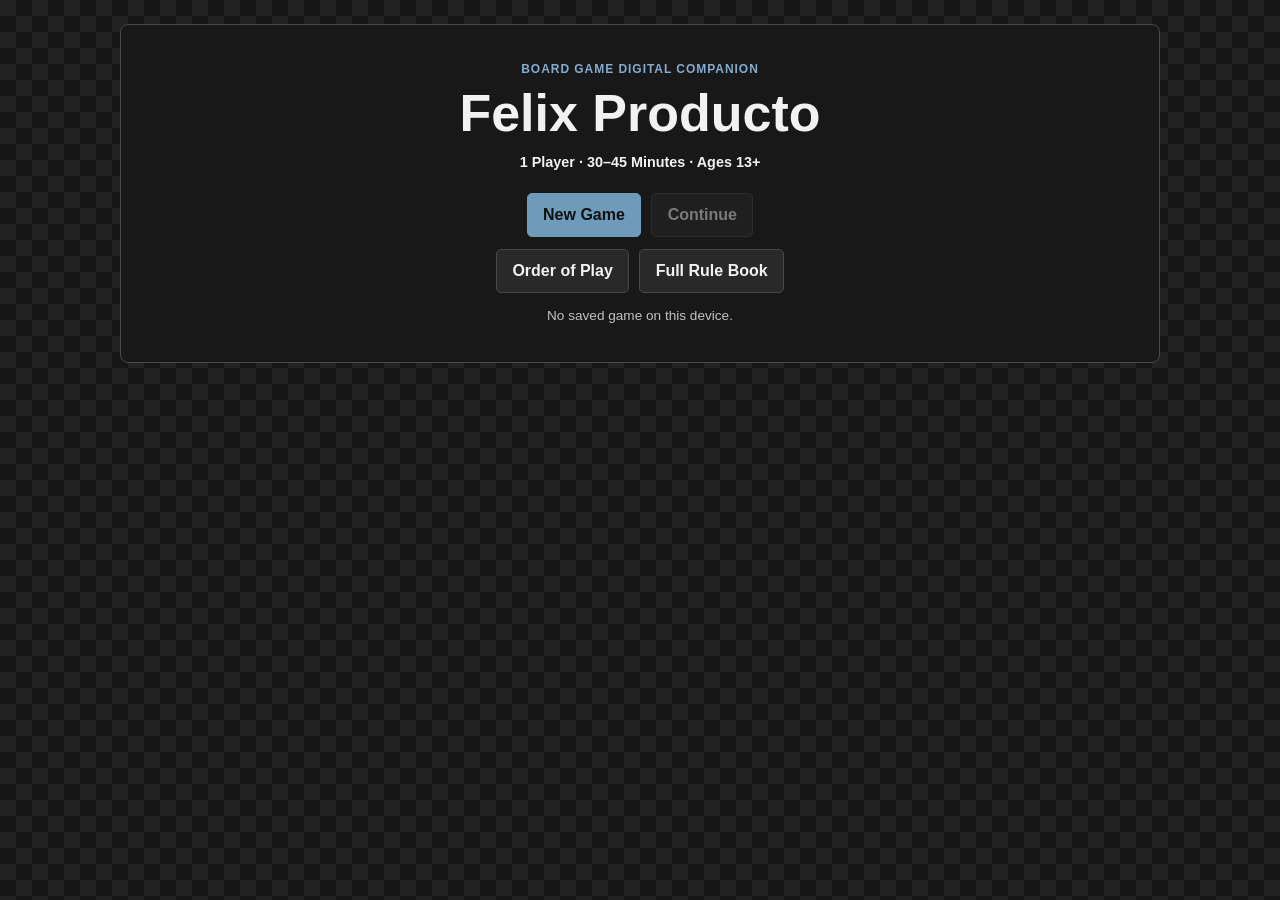
==== commit 44c0fe69: "Add guided phase flow and update rules" ====
--- a/index.html
+++ b/index.html
@@ -6,11 +6,11 @@
   <meta name="description" content="Digital rule book, quick reference, level guide, and round tracker for Felix Producto.">
   <meta name="theme-color" content="#202020">
   <title>Felix Producto</title>
-  <link rel="stylesheet" href="style.css?v=20260803">
+  <link rel="stylesheet" href="style.css?v=20260806.2">
 </head>
 <body>
   <a class="skip-link" href="#app">Skip to content</a>
   <main id="app" tabindex="-1"></main>
-  <script src="app.js?v=20260803"></script>
+  <script src="app.js?v=20260806.2"></script>
 </body>
 </html>
--- a/style.css
+++ b/style.css
@@ -229,6 +229,11 @@
   color: var(--text);
 }
 
+.text-button:disabled {
+  opacity: 0.42;
+  cursor: not-allowed;
+}
+
 .save-note {
   margin: 0.8rem 0 0;
   font-size: 0.85rem;
@@ -281,7 +286,7 @@
 .level-summary {
   display: grid;
   border-bottom: 1px solid var(--border);
-  grid-template-columns: 1.5fr 0.75fr 0.75fr;
+  grid-template-columns: 1.5fr repeat(3, 0.75fr);
 }
 
 .summary-block {
@@ -310,6 +315,25 @@
   justify-self: center;
   text-align: center;
   font-size: 1.05rem;
+}
+
+.credit-summary-content {
+  display: grid;
+  align-self: center;
+  justify-items: center;
+  gap: 0.2rem;
+  text-align: center;
+}
+
+.credit-summary-content > strong {
+  color: var(--text);
+  font-size: 1.35rem;
+}
+
+.credit-summary-content > span {
+  color: var(--muted);
+  font-size: 0.72rem;
+  font-weight: bold;
 }
 
 .objective-list,
@@ -384,14 +408,127 @@
   color: #fff;
 }
 
+.marker-deck-reminder {
+  margin: 0;
+  padding: 0.55rem 1rem;
+  border-bottom: 1px solid var(--border);
+  background: #242424;
+  color: var(--accent);
+  font-size: 0.82rem;
+  font-weight: bold;
+  text-align: center;
+}
+
+.phase-guide {
+  border-bottom: 1px solid var(--border);
+  background: #202020;
+  text-align: left;
+}
+
+.phase-progress {
+  display: grid;
+  margin: 0;
+  padding: 0;
+  border-bottom: 1px solid var(--border);
+  counter-reset: phase;
+  grid-template-columns: repeat(4, 1fr);
+  list-style: none;
+}
+
+.phase-progress li {
+  display: flex;
+  align-items: center;
+  justify-content: center;
+  gap: 0.45rem;
+  min-width: 0;
+  padding: 0.5rem 0.4rem;
+  border-right: 1px solid var(--border);
+  color: var(--muted);
+  font-size: 0.78rem;
+  font-weight: bold;
+  text-align: center;
+}
+
+.phase-progress li:last-child {
+  border-right: 0;
+}
+
+.phase-progress li span {
+  display: grid;
+  width: 1.45rem;
+  height: 1.45rem;
+  flex: 0 0 auto;
+  place-items: center;
+  border: 1px solid var(--border);
+  border-radius: 50%;
+  font-size: 0.7rem;
+}
+
+.phase-progress .is-complete {
+  color: var(--text);
+}
+
+.phase-progress .is-current {
+  background: #29465a;
+  color: var(--text);
+}
+
+.phase-progress .is-current span {
+  border-color: var(--accent);
+  background: var(--accent);
+  color: #111;
+}
+
+.phase-guide-body {
+  display: grid;
+  align-items: start;
+  gap: 1rem;
+  padding: 0.75rem 1rem;
+  grid-template-columns: minmax(125px, 0.35fr) minmax(0, 1.65fr);
+}
+
+.phase-guide-body h2 {
+  margin: 0;
+  color: var(--text);
+}
+
+.phase-guide-body ul {
+  margin: 0;
+  padding-left: 1.2rem;
+}
+
+.phase-guide-body li {
+  font-size: 0.84rem;
+}
+
+.phase-guide-body li + li {
+  margin-top: 0.25rem;
+}
+
+.level-materials-heading {
+  padding: 0.55rem 1rem;
+  border-bottom: 1px solid var(--border);
+  background: #181818;
+  text-align: center;
+}
+
+.level-materials-heading p {
+  margin: 0;
+  font-size: 0.78rem;
+}
+
+.level-materials-heading .label {
+  margin-bottom: 0.15rem;
+}
+
 .level-columns {
   display: grid;
-  grid-template-columns: 0.85fr 1.4fr 0.95fr;
+  grid-template-columns: 1fr 1fr;
 }
 
 .level-column {
   min-width: 0;
-  padding: 0.8rem 0.9rem;
+  padding: 0.65rem 0.85rem 0.3rem;
   border-right: 1px solid var(--border);
   text-align: center;
 }
@@ -404,6 +541,12 @@
   margin-bottom: 0.55rem;
 }
 
+.placement-note {
+  margin: 0.45rem 0 0;
+  color: var(--muted);
+  font-size: 0.72rem;
+}
+
 .plain-list {
   margin: 0;
   padding: 0;
@@ -414,8 +557,8 @@
   display: grid;
   align-items: center;
   gap: 0.5rem;
-  min-height: 34px;
-  padding: 0.3rem 0;
+  min-height: 30px;
+  padding: 0.2rem 0;
   border-bottom: 1px solid var(--border);
   font-size: 0.84rem;
   grid-template-columns: 70px minmax(0, 1fr) 70px;
@@ -465,7 +608,7 @@
 .quit-row {
   display: flex;
   justify-content: flex-end;
-  padding: 0.3rem 0.8rem 0.7rem;
+  padding: 0.2rem 0.8rem 0.35rem;
 }
 
 .choice-list {
@@ -603,6 +746,256 @@
   border-left: 1px solid var(--border);
   color: var(--accent);
   text-align: center;
+}
+
+.credit-tracker {
+  border-top: 1px solid var(--border);
+  background: #181818;
+  text-align: left;
+}
+
+.credit-tracker-header {
+  display: grid;
+  align-items: center;
+  gap: 1rem;
+  padding: 0.55rem 0.8rem;
+  border-bottom: 1px solid var(--border);
+  grid-template-columns: minmax(0, 1fr) auto minmax(0, 1fr);
+}
+
+.credit-tracker-header > div:first-child {
+  min-width: 0;
+}
+
+.credit-tracker-header h2 {
+  margin-bottom: 0.1rem;
+  color: var(--accent);
+  font-size: 0.95rem;
+}
+
+.credit-tracker-header p {
+  margin: 0;
+  color: var(--muted);
+  font-size: 0.72rem;
+}
+
+.credit-balance-panel {
+  display: flex;
+  align-items: baseline;
+  gap: 0.35rem;
+  padding: 0.35rem 0.65rem;
+  border: 1px solid var(--accent-strong);
+  border-radius: 5px;
+  background: #29465a;
+  text-align: center;
+  white-space: nowrap;
+}
+
+.credit-balance-panel > span {
+  font-size: 0.68rem;
+  font-weight: bold;
+  letter-spacing: 0.04em;
+  text-transform: uppercase;
+}
+
+.credit-balance-panel > strong {
+  font-size: 1.45rem;
+}
+
+.credit-option-columns {
+  display: grid;
+  gap: 0.7rem;
+  padding: 0.6rem 0.75rem;
+  grid-template-columns: minmax(190px, 0.7fr) minmax(0, 2.3fr);
+}
+
+.credit-option-section {
+  min-width: 0;
+}
+
+.credit-option-section h3 {
+  margin-bottom: 0.35rem;
+  color: var(--accent);
+  font-size: 0.76rem;
+  letter-spacing: 0.04em;
+  text-transform: uppercase;
+}
+
+.credit-action-list {
+  display: grid;
+  gap: 0.35rem;
+}
+
+.income-breakdown {
+  margin: -0.15rem 0 0.4rem;
+  color: var(--muted);
+  font-size: 0.72rem;
+}
+
+.income-bonus-list {
+  display: grid;
+  gap: 0.35rem;
+}
+
+.income-bonus-control {
+  display: grid;
+  align-items: center;
+  gap: 0.5rem;
+  min-height: 40px;
+  padding: 0.25rem 0.35rem 0.25rem 0.55rem;
+  border: 1px solid var(--border);
+  border-radius: 5px;
+  background: var(--button);
+  font-size: 0.76rem;
+  grid-template-columns: minmax(0, 1fr) auto;
+}
+
+.stepper {
+  display: grid;
+  align-items: center;
+  overflow: hidden;
+  border: 1px solid var(--border);
+  border-radius: 4px;
+  grid-template-columns: 34px 34px 34px;
+}
+
+.stepper button {
+  min-height: 34px;
+  padding: 0;
+  border: 0;
+  background: #333;
+  color: var(--text);
+  cursor: pointer;
+  font-weight: bold;
+}
+
+.stepper button:disabled {
+  opacity: 0.35;
+  cursor: not-allowed;
+}
+
+.stepper strong {
+  text-align: center;
+}
+
+.no-credit-actions {
+  margin: 0;
+  padding: 0.65rem;
+  border: 1px solid var(--border);
+  border-radius: 5px;
+  font-size: 0.78rem;
+  text-align: center;
+}
+
+.credit-spend-actions {
+  grid-template-columns: repeat(auto-fit, minmax(145px, 1fr));
+}
+
+.credit-action {
+  display: grid;
+  align-items: center;
+  gap: 0.75rem;
+  min-height: 40px;
+  padding: 0.38rem 0.5rem;
+  border: 1px solid var(--border);
+  border-radius: 5px;
+  background: var(--button);
+  color: var(--text);
+  cursor: pointer;
+  font-size: 0.76rem;
+  grid-template-columns: minmax(0, 1fr) auto;
+  text-align: left;
+}
+
+.credit-action:hover,
+.credit-action:focus-visible {
+  border-color: var(--accent);
+  background: #333;
+}
+
+.credit-action:disabled {
+  opacity: 0.42;
+  cursor: not-allowed;
+}
+
+.credit-action strong {
+  min-width: 32px;
+  color: var(--accent);
+  text-align: center;
+}
+
+.credit-tracker-footer {
+  display: grid;
+  align-items: start;
+  gap: 0.65rem;
+  padding: 0 0.75rem 0.6rem;
+  grid-template-columns: auto minmax(220px, 1fr);
+}
+
+.credit-history-section {
+  overflow: hidden;
+  border: 1px solid var(--border);
+  border-radius: 5px;
+  background: var(--card-raised);
+}
+
+.credit-history-section summary {
+  padding: 0.48rem 0.6rem;
+  color: var(--accent);
+  cursor: pointer;
+  font-size: 0.78rem;
+  font-weight: bold;
+}
+
+.credit-history-body {
+  padding: 0 0.6rem 0.5rem;
+  border-top: 1px solid var(--border);
+}
+
+.credit-section-heading {
+  display: flex;
+  align-items: center;
+  justify-content: flex-end;
+  gap: 1rem;
+}
+
+.credit-history {
+  margin-top: 0.45rem;
+}
+
+.credit-history li {
+  min-height: 28px;
+  padding: 0.18rem 0;
+  grid-template-columns: minmax(0, 1fr) auto;
+  text-align: left;
+}
+
+.credit-history li > * {
+  text-align: left;
+}
+
+.credit-history strong {
+  min-width: 34px;
+  text-align: right;
+}
+
+.credit-positive {
+  color: #79b798;
+}
+
+.credit-negative {
+  color: #e29a9a;
+}
+
+.credit-history-empty {
+  color: var(--muted);
+  grid-template-columns: 1fr !important;
+}
+
+.credit-corrections {
+  display: flex;
+  justify-content: flex-start;
+  gap: 0.5rem;
 }
 
 .rulebook-page {
@@ -730,12 +1123,13 @@
   display: grid;
   margin-bottom: 1rem;
   border: 1px solid var(--border);
-  grid-template-columns: repeat(3, 1fr);
+  grid-template-columns: repeat(4, 1fr);
 }
 
 .marker-type-grid strong {
   padding: 0.7rem;
   border-right: 1px solid var(--border);
+  text-align: center;
 }
 
 .marker-type-grid strong:last-child {
@@ -756,6 +1150,36 @@
   align-items: start;
   gap: 1rem;
   grid-template-columns: 1fr 1fr;
+}
+
+.order-of-play-grid {
+  display: grid;
+  gap: 0.75rem;
+  margin-top: 1rem;
+  grid-template-columns: repeat(4, 1fr);
+}
+
+.order-of-play-grid article {
+  padding: 0.8rem;
+  border: 1px solid var(--border);
+  border-radius: 6px;
+  background: var(--card-raised);
+}
+
+.order-of-play-grid h3 {
+  margin-top: 0;
+  color: var(--accent);
+  text-decoration: none;
+}
+
+.order-of-play-grid p {
+  margin: 0;
+  color: var(--text);
+  font-size: 0.85rem;
+}
+
+.phase-notes-title {
+  margin-top: 2rem;
 }
 
 .full-phase {
@@ -877,7 +1301,7 @@
 
 @media (max-width: 760px) {
   .level-summary {
-    grid-template-columns: 1fr 1fr;
+    grid-template-columns: repeat(3, 1fr);
   }
 
   .objective-summary {
@@ -890,10 +1314,15 @@
     border-right: 1px solid var(--border);
   }
 
+  .phase-guide-body {
+    gap: 0.5rem;
+    grid-template-columns: 1fr;
+  }
+
   .level-controls {
     display: grid;
-    top: auto;
-    bottom: 0;
+    top: 0;
+    bottom: auto;
     gap: 0.5rem;
     padding: 0.55rem;
     box-shadow: 0 -4px 12px rgba(0, 0, 0, 0.3);
@@ -924,8 +1353,21 @@
   .choice-list,
   .phase-grid,
   .full-phase-grid,
-  .level-index {
+  .level-index,
+  .credit-option-columns {
     grid-template-columns: 1fr;
+  }
+
+  .order-of-play-grid {
+    grid-template-columns: 1fr 1fr;
+  }
+
+  .credit-tracker-footer {
+    grid-template-columns: 1fr;
+  }
+
+  .credit-corrections {
+    justify-content: center;
   }
 
   .rulebook-header {
@@ -983,7 +1425,32 @@
   }
 
   .summary-block {
-    padding: 0.65rem 0.7rem;
+    padding: 0.6rem 0.35rem;
+  }
+
+  .summary-block h2 {
+    font-size: 0.7rem;
+  }
+
+  .summary-block > strong {
+    font-size: 0.85rem;
+  }
+
+  .phase-progress li {
+    align-content: center;
+    flex-direction: column;
+    gap: 0.2rem;
+    padding: 0.4rem 0.15rem;
+    font-size: 0.65rem;
+    line-height: 1.15;
+  }
+
+  .phase-guide-body {
+    padding: 0.65rem 0.75rem;
+  }
+
+  .phase-guide-body li {
+    font-size: 0.8rem;
   }
 
   .special-rule {
@@ -1031,6 +1498,10 @@
     grid-template-columns: 1fr;
   }
 
+  .order-of-play-grid {
+    grid-template-columns: 1fr;
+  }
+
   .marker-type-grid strong {
     border-right: 0;
     border-bottom: 1px solid var(--border);
@@ -1047,6 +1518,35 @@
   .cost-grid strong {
     min-width: 0;
   }
+
+  .credit-action {
+    gap: 0.5rem;
+    min-height: 44px;
+    font-size: 0.82rem;
+  }
+
+  .credit-tracker-header {
+    justify-items: center;
+    padding: 0.5rem 0.6rem;
+    grid-template-columns: 1fr;
+    text-align: center;
+  }
+
+  .credit-tracker-header > div:first-child {
+    text-align: center;
+  }
+
+  .credit-option-columns {
+    padding: 0.55rem 0.6rem;
+  }
+
+  .credit-spend-actions {
+    grid-template-columns: repeat(2, minmax(0, 1fr));
+  }
+
+  .credit-tracker-footer {
+    padding-inline: 0.6rem;
+  }
 }
 
 @media (prefers-reduced-motion: reduce) {
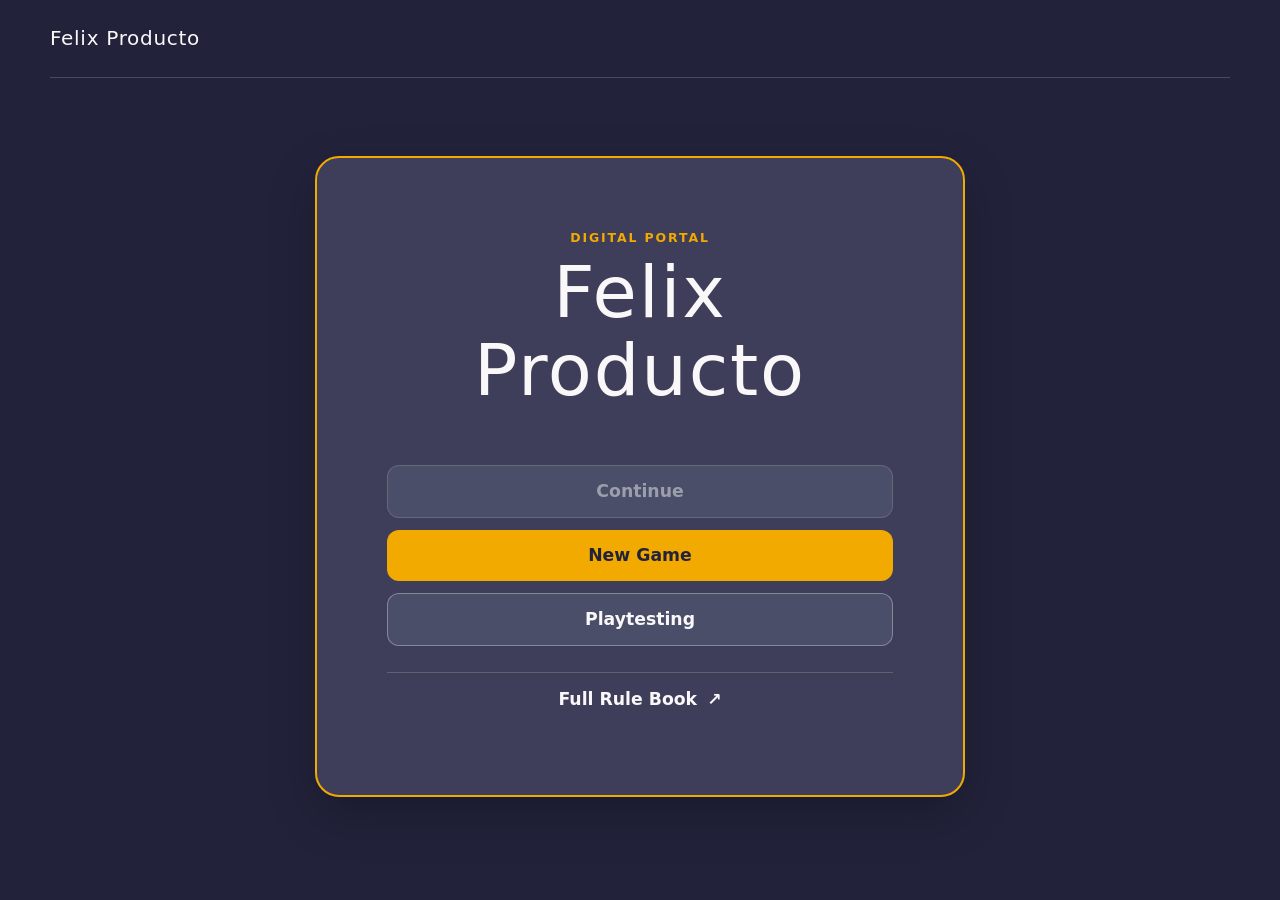
==== commit 26091b1f: "Rebuild Felix Producto digital portal" ====
--- a/index.html
+++ b/index.html
@@ -3,14 +3,110 @@
 <head>
   <meta charset="utf-8">
   <meta name="viewport" content="width=device-width, initial-scale=1">
-  <meta name="description" content="Digital rule book, quick reference, level guide, and round tracker for Felix Producto.">
-  <meta name="theme-color" content="#202020">
+  <meta name="theme-color" content="#22223b">
+  <meta name="description" content="The digital portal for the Felix Producto board game.">
+  <meta name="referrer" content="no-referrer">
+  <meta http-equiv="Content-Security-Policy" content="default-src 'self'; script-src 'self'; style-src 'self' https://fonts.googleapis.com; font-src https://fonts.gstatic.com; img-src 'self' data:; connect-src 'none'; object-src 'none'; base-uri 'self'; form-action 'self'">
   <title>Felix Producto</title>
-  <link rel="stylesheet" href="style.css?v=20260806.2">
+  <link href="https://fonts.googleapis.com/css2?family=Gugi&family=Oxanium:wght@400;500;600;700&display=swap" rel="stylesheet">
+  <link rel="stylesheet" href="style.css?v=8.8.20">
+  <script src="app.js?v=8.8.20" defer></script>
 </head>
 <body>
   <a class="skip-link" href="#app">Skip to content</a>
-  <main id="app" tabindex="-1"></main>
-  <script src="app.js?v=20260806.2"></script>
+
+  <div class="site-shell">
+    <header class="site-header">
+      <button class="brand-button" type="button" data-action="home" aria-label="Felix Producto home">
+        <span>Felix Producto</span>
+      </button>
+
+      <nav class="site-actions" id="site-actions" aria-label="Page controls" hidden>
+        <button class="text-button" type="button" data-action="quick-rules">Quick Actions</button>
+        <button class="text-button" type="button" data-action="home">Home</button>
+      </nav>
+    </header>
+
+    <main id="app" tabindex="-1"></main>
+  </div>
+
+  <dialog class="rules-dialog" id="quick-rules-dialog" aria-labelledby="quick-rules-title">
+    <div class="dialog-surface">
+      <header class="dialog-header">
+        <div>
+          <p class="eyebrow">Quick Reference</p>
+          <h1 id="quick-rules-title">Actions</h1>
+        </div>
+        <button class="icon-button" type="button" data-action="close-rules" aria-label="Close quick actions">×</button>
+      </header>
+
+      <p class="dialog-intro">Take any Action at any time if you can pay its Credit cost.</p>
+
+      <div class="action-reference">
+        <section class="action-section">
+          <h2>Recipes</h2>
+          <dl class="cost-list">
+            <div>
+              <dt>Purchase the Top Recipe</dt>
+              <dd>Cost labeled on Recipe</dd>
+            </div>
+          </dl>
+          <ul>
+            <li>Pay immediately; put the Recipe in Storage.</li>
+            <li>Storage holds 1 Recipe. Place it before purchasing another.</li>
+          </ul>
+        </section>
+
+        <section class="action-section">
+          <h2>Building</h2>
+          <dl class="cost-list">
+            <div><dt>Move a placed Recipe</dt><dd>1 Credit</dd></div>
+            <div><dt>Place Recipes from Storage</dt><dd>Free</dd></div>
+            <div><dt>Swap 2 placed Recipes</dt><dd>2 Credits</dd></div>
+            <div><dt>Rotate a placed Recipe</dt><dd>Free</dd></div>
+          </dl>
+          <ul>
+            <li>Place Recipes on any Tile, in any orientation.</li>
+            <li>Recipes need not touch, but must connect by Conveyors.</li>
+            <li>Moving an Optional Output costs 1 Credit. It pays once.</li>
+          </ul>
+        </section>
+
+        <section class="action-section">
+          <h2>Conveyors</h2>
+          <dl class="cost-list">
+            <div><dt>Place Straight Conveyors</dt><dd>Free</dd></div>
+            <div><dt>Alter an existing Straight Conveyor</dt><dd>Free</dd></div>
+            <div><dt>Place a Curved or Split Conveyor</dt><dd>1 Credit</dd></div>
+            <div><dt>Alter an existing Curved or Split Conveyor</dt><dd>Free</dd></div>
+          </dl>
+          <ul>
+            <li>Keep Conveyors on yellow Tile borders; no diagonals.</li>
+            <li>They may cross as bridges but never share a lane.</li>
+            <li>No bridges over Recipes, Inputs, Outputs, or empty Tiles.</li>
+            <li>Choose how a Split divides Resources.</li>
+          </ul>
+        </section>
+
+        <section class="action-section switch-on-section">
+          <h2>Switch On</h2>
+          <ul>
+            <li>All Recipes activate together.</li>
+            <li>All Resources move together.</li>
+            <li>Win when every Objective Output is produced and connected to its Tile.</li>
+            <li>Lose when you cannot afford an Action needed to finish.</li>
+          </ul>
+        </section>
+      </div>
+
+      <footer class="dialog-footer">
+        <button class="button button-primary" type="button" data-action="close-rules">Close</button>
+      </footer>
+    </div>
+  </dialog>
+
+  <noscript>
+    <p class="noscript-message">Felix Producto requires JavaScript to save progress and move between Levels.</p>
+  </noscript>
 </body>
 </html>
--- a/style.css
+++ b/style.css
@@ -1,44 +1,50 @@
 :root {
-  --card: #181818;
-  --card-raised: #202020;
-  --button: #292929;
-  --text: #f2f2f2;
-  --muted: #c2c2c2;
-  --border: #484848;
-  --accent: #83acce;
-  --accent-strong: #6f9bbb;
-  --danger: #f08d82;
-  font-family: Arial, Helvetica, sans-serif;
+  --ink: #22223b;
+  --surface: #3e3e5b;
+  --surface-raised: #4a4e69;
+  --yellow: #f2a900;
+  --paper: #f9f7f7;
+  --orange-dark: #d2691e;
+  --orange: #d67732;
+  --steel: #7d7f81;
+  --radius-large: 24px;
+  --radius-medium: 16px;
+  --shadow: 0 18px 48px rgb(0 0 0 / 24%);
+  --title-size: clamp(2.7rem, 8vw, 4.5rem);
+  --h1-size: clamp(2rem, 5vw, 3.2rem);
+  --h2-size: clamp(1.15rem, 2.5vw, 1.45rem);
+  --body-size: clamp(1rem, 1.4vw, 1.08rem);
+}
+
+/* Card outlines use one weight: yellow for required/primary content,
+   orange for Credits, rewards, evaluations, and messages, steel for neutral cards. */
+
+*,
+*::before,
+*::after {
+  box-sizing: border-box;
+}
+
+html {
+  min-width: 320px;
+  min-height: 100%;
+  background: var(--ink);
   color-scheme: dark;
-}
-
-* {
-  box-sizing: border-box;
-}
-
-html {
-  scroll-behavior: smooth;
+  font-family: "Oxanium", system-ui, sans-serif;
 }
 
 body {
   min-width: 320px;
   min-height: 100vh;
   margin: 0;
-  background-color: #202020;
-  background-image: conic-gradient(
-    #161616 25%,
-    #222222 0 50%,
-    #161616 0 75%,
-    #222222 0
-  );
-  background-size: 32px 32px;
-  color: var(--text);
+  background: var(--ink);
+  color: var(--paper);
+  font-size: var(--body-size);
+  line-height: 1.55;
 }
 
 button,
-input,
-select,
-textarea {
+input {
   font: inherit;
 }
 
@@ -47,1510 +53,1331 @@
   -webkit-tap-highlight-color: transparent;
 }
 
-.skip-link {
-  position: absolute;
-  top: -5rem;
-  left: 1rem;
-  z-index: 100;
-  padding: 0.75rem 1rem;
-  border-radius: 5px;
-  background: var(--text);
-  color: #111;
-}
-
-.skip-link:focus {
-  top: 1rem;
-}
-
-#app {
-  width: min(100% - 2rem, 1440px);
-  min-height: 100vh;
-  margin-inline: auto;
-  padding: 1.5rem 0;
-}
-
-#app:focus {
-  outline: none;
+button {
+  border: 0;
+}
+
+a {
+  color: inherit;
 }
 
 h1,
 h2,
-h3,
-h4,
 p {
   margin-top: 0;
 }
 
 h1 {
-  margin-bottom: 0.65rem;
-  font-size: clamp(2rem, 5vw, 3.25rem);
-  line-height: 1.05;
+  margin-bottom: 0;
+  font-family: "Gugi", system-ui, sans-serif;
+  font-size: var(--h1-size);
+  font-weight: 400;
+  letter-spacing: 0.025em;
+  line-height: 1.08;
 }
 
 h2 {
-  margin-bottom: 0.55rem;
-  font-size: 1.1rem;
-}
-
-h3 {
-  margin-bottom: 0.45rem;
-  font-size: 1rem;
-}
-
-h4 {
-  margin-bottom: 0.4rem;
-}
-
-p,
-li {
-  line-height: 1.45;
-}
-
-p {
-  color: var(--muted);
-}
-
-a {
-  color: var(--accent);
-}
-
-.card {
-  padding: clamp(1.25rem, 4vw, 2.25rem);
-  border: 1px solid var(--border);
+  margin-bottom: 0;
+  font-size: var(--h2-size);
+  font-weight: 700;
+  letter-spacing: 0.02em;
+  line-height: 1.2;
+}
+
+.skip-link {
+  position: fixed;
+  z-index: 100;
+  top: 10px;
+  left: 10px;
+  padding: 10px 14px;
+  transform: translateY(-180%);
   border-radius: 8px;
-  background: var(--card);
+  background: var(--yellow);
+  color: var(--ink);
+  font-weight: 700;
+}
+
+.skip-link:focus {
+  transform: translateY(0);
+}
+
+.site-shell {
+  min-height: 100vh;
+}
+
+.site-header {
+  position: relative;
+  z-index: 20;
+  display: flex;
+  width: min(100% - 32px, 1180px);
+  min-height: 78px;
+  margin: 0 auto;
+  align-items: center;
+  justify-content: space-between;
+  gap: 18px;
+  border-bottom: 1px solid rgb(125 127 129 / 46%);
+}
+
+.brand-button {
+  padding: 8px 0;
+  background: transparent;
+  color: var(--paper);
+  cursor: pointer;
+  font-family: "Gugi", system-ui, sans-serif;
+  font-size: clamp(1rem, 2vw, 1.25rem);
+  letter-spacing: 0.035em;
+}
+
+.site-actions {
+  display: flex;
+  align-items: center;
+  gap: 20px;
+}
+
+.site-actions[hidden],
+[hidden] {
+  display: none !important;
+}
+
+#app {
+  outline: none;
+}
+
+.home-screen {
+  display: grid;
+  min-height: calc(100vh - 79px);
+  padding: 40px 20px 64px;
+  place-items: center;
+}
+
+.home-card {
+  width: min(100%, 650px);
+  padding: clamp(34px, 7vw, 70px);
+  border: 2px solid var(--yellow);
+  border-radius: var(--radius-large);
+  background: var(--surface);
+  box-shadow: var(--shadow);
   text-align: center;
 }
 
-.home-card,
-.result-card {
-  max-width: 1040px;
-  margin-inline: auto;
-}
-
-.label {
-  margin-bottom: 0.45rem;
-  color: var(--accent);
-  font-size: 0.75rem;
-  font-weight: bold;
-  letter-spacing: 0.08em;
+.home-card h1 {
+  margin-bottom: clamp(34px, 7vw, 56px);
+  color: var(--paper);
+  font-size: var(--title-size);
+}
+
+.eyebrow {
+  margin-bottom: 7px;
+  color: var(--yellow);
+  font-size: 0.78rem;
+  font-weight: 700;
+  letter-spacing: 0.15em;
   text-transform: uppercase;
 }
 
-.game-facts {
-  margin: 0.75rem 0 0;
-  color: var(--text);
-  font-size: 0.9rem;
-  font-weight: bold;
-}
-
-.actions,
-.rules-access {
-  display: flex;
+.home-actions {
+  display: grid;
+  gap: 12px;
+}
+
+.button,
+.level-picker-button,
+.rulebook-link {
+  min-height: 50px;
+  border-radius: 12px;
+  cursor: pointer;
+  font-weight: 700;
+  text-decoration: none;
+  transition: transform 140ms ease, background-color 140ms ease, border-color 140ms ease;
+}
+
+.button {
+  display: inline-flex;
+  padding: 12px 22px;
+  align-items: center;
+  justify-content: center;
+  gap: 8px;
+}
+
+.button:hover,
+.level-picker-button:hover,
+.rulebook-link:hover {
+  transform: translateY(-2px);
+}
+
+.button-primary {
+  background: var(--yellow);
+  color: var(--ink);
+}
+
+.button-primary:hover {
+  background: var(--paper);
+}
+
+.button-secondary {
+  border: 2px solid var(--orange);
+  background: var(--orange-dark);
+  color: var(--paper);
+}
+
+.button-quiet {
+  border: 1px solid rgb(249 247 247 / 34%);
+  background: var(--surface-raised);
+  color: var(--paper);
+}
+
+.button-quiet:hover {
+  border-color: var(--paper);
+  background: var(--surface);
+}
+
+.button:disabled,
+.button:disabled:hover {
+  border: 1px solid rgb(125 127 129 / 55%);
+  background: var(--surface-raised);
+  color: rgb(249 247 247 / 48%);
+  cursor: not-allowed;
+  transform: none;
+}
+
+.button small {
+  color: inherit;
+  font-size: 0.7rem;
+  font-weight: 500;
+  opacity: 0.78;
+}
+
+.home-actions .button:first-child {
   flex-wrap: wrap;
+}
+
+.rulebook-link {
+  display: flex;
+  margin-top: 26px;
+  padding: 13px 5px;
+  align-items: center;
   justify-content: center;
-  gap: 0.65rem;
-}
-
-.actions {
-  margin-top: 1.25rem;
-}
-
-.rules-access {
-  margin-top: 0.75rem;
-}
-
-.button {
+  gap: 10px;
+  border-top: 1px solid rgb(125 127 129 / 55%);
+  border-radius: 0;
+  color: var(--paper);
+}
+
+.text-button {
+  padding: 6px 0;
+  border-bottom: 1px solid transparent;
+  background: transparent;
+  color: var(--paper);
+  cursor: pointer;
+  font-weight: 600;
+}
+
+.text-button:hover {
+  border-bottom-color: currentColor;
+}
+
+.danger-text-button {
+  color: var(--orange);
+}
+
+.page-card,
+.level-page {
+  width: min(100% - 32px, 1100px);
+  margin: 44px auto 70px;
+  border: 2px solid var(--steel);
+  border-radius: var(--radius-large);
+  background: var(--surface);
+  box-shadow: var(--shadow);
+}
+
+.page-card {
+  padding: clamp(28px, 6vw, 58px);
+}
+
+.page-heading {
+  max-width: 760px;
+  margin-bottom: 32px;
+}
+
+.page-heading h1 {
+  margin-bottom: 14px;
+}
+
+.page-heading p:last-child {
+  margin-bottom: 0;
+  color: rgb(249 247 247 / 80%);
+}
+
+.centered-heading {
+  margin-right: auto;
+  margin-left: auto;
+  text-align: center;
+}
+
+.playtest-card {
+  max-width: 760px;
+}
+
+.level-picker {
+  display: grid;
+  max-width: 560px;
+  margin: 0 auto;
+  gap: 12px;
+}
+
+.level-picker-button {
+  display: flex;
+  width: 100%;
+  padding: 15px 20px;
+  align-items: center;
+  justify-content: space-between;
+  border: 2px solid var(--yellow);
+  background: var(--surface-raised);
+  color: var(--paper);
+  font-family: "Gugi", system-ui, sans-serif;
+  text-align: left;
+}
+
+.level-picker-button span:last-child {
+  color: var(--yellow);
+  font-family: "Oxanium", system-ui, sans-serif;
+  font-size: 1.8rem;
+  line-height: 0;
+}
+
+.level-page {
+  overflow: hidden;
+}
+
+.level-heading {
+  display: flex;
+  padding: clamp(26px, 4vw, 42px);
+  align-items: center;
+  justify-content: space-between;
+  gap: 24px;
+  border-bottom: 1px solid rgb(125 127 129 / 38%);
+}
+
+.compact-button {
   min-height: 44px;
-  padding: 0.6rem 0.95rem;
-  border: 1px solid var(--border);
-  border-radius: 5px;
-  background: var(--button);
-  color: var(--text);
-  cursor: pointer;
-  font-weight: bold;
-}
-
-.button:hover,
-.button:focus-visible {
-  border-color: var(--accent);
-  background: #333;
-}
-
-.button-primary {
-  border-color: var(--accent-strong);
-  background: var(--accent-strong);
-  color: #101010;
-}
-
-.button-primary:hover,
-.button-primary:focus-visible {
-  background: var(--accent);
-  color: #101010;
-}
-
-.button-success {
-  border-color: #5f9f7e;
-  background: #397058;
-  color: #fff;
-}
-
-.button-success:hover,
-.button-success:focus-visible {
-  border-color: #79b798;
-  background: #4b876b;
-  color: #fff;
-}
-
-.button:disabled {
-  opacity: 0.45;
-  cursor: not-allowed;
-}
-
-.compact-button {
-  min-height: 40px;
-  padding: 0.45rem 0.7rem;
-  font-size: 0.86rem;
-}
-
-.text-button {
-  min-width: 76px;
-  min-height: 40px;
-  padding: 0.4rem 0.65rem;
-  border: 0;
-  background: transparent;
-  color: var(--danger);
-  cursor: pointer;
-  font-size: 1rem;
-  text-decoration: underline;
-}
-
-.neutral-text-button {
-  color: var(--text);
-}
-
-.text-button:disabled {
-  opacity: 0.42;
-  cursor: not-allowed;
-}
-
-.save-note {
-  margin: 0.8rem 0 0;
-  font-size: 0.85rem;
-}
-
-.onboarding-card {
-  padding-bottom: 0;
-}
-
-.video-frame {
-  display: grid;
-  min-height: min(55vh, 440px);
-  place-items: center;
-  border: 1px dashed var(--border);
-  background: #0d0d0d;
-  color: var(--muted);
-}
-
-.onboarding-actions {
-  margin: 0.9rem 0 0;
-}
-
-.level-card {
-  padding: 0;
-}
-
-.level-header {
-  display: flex;
-  align-items: center;
-  justify-content: space-between;
-  gap: 1rem;
-  padding: 0.8rem 1rem;
-  border-bottom: 1px solid var(--border);
-}
-
-.level-header > div {
-  min-width: 0;
-  text-align: left;
-}
-
-.level-header .label {
-  margin-bottom: 0.25rem;
-}
-
-.level-header h1 {
-  margin: 0;
-  font-size: 1.65rem;
-}
-
-.level-summary {
-  display: grid;
-  border-bottom: 1px solid var(--border);
-  grid-template-columns: 1.5fr repeat(3, 0.75fr);
-}
-
-.summary-block {
-  display: grid;
-  min-width: 0;
-  grid-template-rows: auto 1fr;
-  padding: 0.75rem 0.9rem;
-  border-right: 1px solid var(--border);
-}
-
-.summary-block:last-child {
-  border-right: 0;
-}
-
-.summary-block h2 {
-  margin-bottom: 0.4rem;
-  color: var(--accent);
-  font-size: 0.84rem;
-  font-weight: 800;
-  letter-spacing: 0.06em;
-  text-transform: uppercase;
-}
-
-.summary-block > strong {
-  align-self: center;
-  justify-self: center;
-  text-align: center;
-  font-size: 1.05rem;
-}
-
-.credit-summary-content {
-  display: grid;
-  align-self: center;
-  justify-items: center;
-  gap: 0.2rem;
-  text-align: center;
-}
-
-.credit-summary-content > strong {
-  color: var(--text);
-  font-size: 1.35rem;
-}
-
-.credit-summary-content > span {
-  color: var(--muted);
-  font-size: 0.72rem;
-  font-weight: bold;
-}
-
-.objective-list,
-.output-marker-list {
-  width: min(100%, 620px);
-  margin-inline: auto;
-}
-
-.summary-block h2 span {
-  font-size: 0.66rem;
-  font-weight: normal;
-  letter-spacing: 0;
-  text-transform: none;
-}
-
-.special-rule {
-  display: grid;
-  align-items: start;
-  gap: 0.75rem;
-  margin: 0.75rem 1rem;
-  padding: 0.75rem 0.9rem;
-  border: 1px solid var(--accent-strong);
-  border-left: 4px solid var(--accent);
-  border-radius: 5px;
-  background: #29465a;
-  grid-template-columns: auto minmax(0, 1fr);
-  text-align: left;
-}
-
-.special-rule h2,
-.special-rule h3 {
-  margin: 0;
-  color: var(--text);
-  font-size: 0.82rem;
-  letter-spacing: 0.04em;
-  white-space: nowrap;
-}
-
-.special-rule p {
-  margin: 0;
-  color: var(--text);
-  font-size: 0.88rem;
-}
-
-.level-controls {
-  position: sticky;
-  top: 0;
-  z-index: 10;
-  display: flex;
-  align-items: center;
-  justify-content: center;
-  gap: clamp(2rem, 12vw, 9rem);
-  padding: 0.75rem clamp(1rem, 8vw, 6rem);
-  border-bottom: 1px solid var(--border);
-  background: #1d1d1d;
-  box-shadow: 0 4px 12px rgba(0, 0, 0, 0.22);
-}
-
-.level-controls .button {
-  flex: 0 1 190px;
-  width: min(100%, 190px);
-}
-
-.level-controls .button-primary {
-  background: #4f7f9f;
-  color: #fff;
-}
-
-.level-controls .button-primary:hover,
-.level-controls .button-primary:focus-visible {
-  background: #6293b4;
-  color: #fff;
-}
-
-.marker-deck-reminder {
-  margin: 0;
-  padding: 0.55rem 1rem;
-  border-bottom: 1px solid var(--border);
-  background: #242424;
-  color: var(--accent);
-  font-size: 0.82rem;
-  font-weight: bold;
-  text-align: center;
-}
-
-.phase-guide {
-  border-bottom: 1px solid var(--border);
-  background: #202020;
-  text-align: left;
-}
-
-.phase-progress {
+  padding: 9px 17px;
+}
+
+.objective-panel {
+  display: grid;
+  margin: clamp(22px, 4vw, 38px) clamp(22px, 4vw, 38px) 0;
+  padding: clamp(24px, 4vw, 38px);
+  grid-template-columns: minmax(180px, 0.7fr) minmax(0, 1.5fr);
+  align-items: center;
+  gap: 32px;
+  border: 2px solid var(--yellow);
+  border-radius: var(--radius-medium);
+  background: var(--surface-raised);
+  color: var(--paper);
+}
+
+.objective-panel .eyebrow {
+  color: var(--yellow);
+}
+
+.section-heading h2 {
+  font-family: "Gugi", system-ui, sans-serif;
+  font-weight: 400;
+}
+
+.resource-list {
   display: grid;
   margin: 0;
   padding: 0;
-  border-bottom: 1px solid var(--border);
-  counter-reset: phase;
-  grid-template-columns: repeat(4, 1fr);
+  gap: 12px;
   list-style: none;
 }
 
-.phase-progress li {
-  display: flex;
+.objective-list {
+  grid-template-columns: repeat(auto-fit, minmax(150px, 1fr));
+}
+
+.resource-item {
+  display: flex;
+  min-width: 0;
+  padding: 10px 12px;
+  align-items: center;
+  gap: 11px;
+  border: 1px solid rgb(249 247 247 / 18%);
+  border-radius: 14px;
+  background: rgb(34 34 59 / 42%);
+}
+
+.objective-resource {
+  border: 2px solid var(--yellow);
+  background: var(--ink);
+  color: var(--paper);
+}
+
+.resource-icon {
+  width: 60px;
+  height: 60px;
+  flex: 0 0 60px;
+  object-fit: contain;
+}
+
+.resource-value {
+  display: flex;
+  min-width: 0;
+  flex-direction: column;
+  line-height: 1.15;
+}
+
+.resource-value strong {
+  color: var(--yellow);
+  font-size: 1.45rem;
+}
+
+.resource-value span {
+  overflow-wrap: anywhere;
+}
+
+.level-grid {
+  display: grid;
+  padding: clamp(22px, 4vw, 38px);
+  grid-template-columns: repeat(2, minmax(0, 1fr));
+  gap: 18px;
+}
+
+.setup-panel,
+.credit-panel {
+  min-width: 0;
+  padding: clamp(20px, 3vw, 28px);
+  border: 2px solid var(--steel);
+  border-radius: var(--radius-medium);
+  background: var(--surface-raised);
+}
+
+.setup-panel .section-heading {
+  margin-bottom: 19px;
+}
+
+.input-list {
+  grid-template-columns: repeat(2, minmax(0, 1fr));
+}
+
+.optional-output-list {
+  grid-template-columns: 1fr;
+}
+
+.optional-output-item {
+  flex-wrap: wrap;
+  border: 2px solid var(--orange);
+}
+
+.optional-panel {
+  border-color: var(--orange);
+}
+
+.optional-panel .eyebrow {
+  color: var(--orange);
+}
+
+.reward-value {
+  margin-left: auto;
+  color: var(--yellow);
+  font-weight: 700;
+  white-space: nowrap;
+}
+
+.section-note,
+.field-help {
+  margin: 15px 0 0;
+  color: rgb(249 247 247 / 74%);
+  font-size: 0.88rem;
+}
+
+.empty-state {
+  margin: 0;
+  padding: 20px;
+  border: 1px dashed var(--steel);
+  border-radius: 12px;
+  color: rgb(249 247 247 / 72%);
+  text-align: center;
+}
+
+.credit-panel {
+  display: flex;
+  grid-column: 1 / -1;
   align-items: center;
   justify-content: center;
-  gap: 0.45rem;
+  gap: 20px;
+  border-color: var(--orange-dark);
+  background: var(--ink);
+  text-align: center;
+}
+
+.credit-panel > img {
+  width: 84px;
+  height: 84px;
+  object-fit: contain;
+}
+
+.credit-panel strong {
+  display: block;
+  margin-top: 4px;
+  color: var(--yellow);
+  font-family: "Gugi", system-ui, sans-serif;
+  font-size: clamp(2.1rem, 5vw, 3rem);
+  font-weight: 400;
+  line-height: 1;
+}
+
+.level-footer-actions {
+  display: flex;
+  padding: clamp(24px, 4vw, 36px) clamp(24px, 4vw, 38px) clamp(28px, 4vw, 40px);
+  align-items: center;
+  justify-content: center;
+  gap: 24px;
+  border-top: 1px solid rgb(125 127 129 / 34%);
+}
+
+.complete-button {
+  min-width: 220px;
+}
+
+.mobile-action-dock {
+  display: none;
+}
+
+.evs-card,
+.result-card {
+  max-width: 700px;
+  text-align: center;
+}
+
+.evs-form {
+  display: grid;
+  max-width: 430px;
+  margin: 0 auto;
+  gap: 12px;
+}
+
+.evs-form > label {
+  font-weight: 700;
+}
+
+.credit-input-wrap {
+  display: grid;
+  padding: 10px 14px;
+  align-items: center;
+  grid-template-columns: 56px minmax(0, 1fr) 56px;
+  gap: 12px;
+  border: 2px solid var(--orange);
+  border-radius: 14px;
+  background: var(--ink);
+}
+
+.credit-input-wrap::after {
+  width: 56px;
+  height: 1px;
+  content: "";
+}
+
+.credit-input-wrap:focus-within {
+  border-color: var(--yellow);
+}
+
+.credit-input-wrap img {
+  width: 56px;
+  height: 56px;
+  object-fit: contain;
+}
+
+.credit-input-wrap input {
+  width: 100%;
   min-width: 0;
-  padding: 0.5rem 0.4rem;
-  border-right: 1px solid var(--border);
-  color: var(--muted);
+  border: 0;
+  outline: 0;
+  background: transparent;
+  color: var(--paper);
+  font-family: "Gugi", system-ui, sans-serif;
+  font-size: 2rem;
+  text-align: center;
+  appearance: textfield;
+  -moz-appearance: textfield;
+}
+
+.credit-input-wrap input::-webkit-inner-spin-button,
+.credit-input-wrap input::-webkit-outer-spin-button {
+  margin: 0;
+  appearance: none;
+  -webkit-appearance: none;
+}
+
+.form-error {
+  margin: 0;
+  color: var(--orange);
+  font-weight: 600;
+}
+
+.form-actions,
+.result-actions {
+  display: flex;
+  margin-top: 20px;
+  justify-content: center;
+  gap: 12px;
+}
+
+.evs-score {
+  display: grid;
+  width: min(100%, 340px);
+  min-height: 132px;
+  margin: 8px auto 30px;
+  padding: 20px 28px;
+  grid-template-columns: repeat(2, minmax(0, 1fr));
+  align-items: center;
+  column-gap: 0;
+  border: 2px solid var(--orange);
+  border-radius: var(--radius-medium);
+  background: var(--surface-raised);
+  text-align: center;
+}
+
+.evs-score img {
+  width: 82px;
+  height: 82px;
+  margin: 0;
+  justify-self: center;
+  object-fit: contain;
+}
+
+.evs-score-value {
+  display: flex;
+  min-height: 82px;
+  padding-left: 0;
+  flex-direction: column;
+  align-items: center;
+  justify-content: center;
+  gap: 8px;
+  border-left: 1px solid var(--steel);
+}
+
+.evs-score strong {
+  color: var(--yellow);
+  font-family: "Gugi", system-ui, sans-serif;
+  font-size: 3.4rem;
+  font-weight: 400;
+  line-height: 0.85;
+}
+
+.evs-score span {
   font-size: 0.78rem;
-  font-weight: bold;
+  font-weight: 700;
+  letter-spacing: 0.14em;
+}
+
+.result-card h1 {
+  max-width: 560px;
+  margin-right: auto;
+  margin-bottom: 0;
+  margin-left: auto;
+}
+
+.failure-result {
+  border-color: var(--orange-dark);
+}
+
+.narrative-card {
+  max-width: 780px;
+}
+
+.final-choice-card {
+  max-width: 700px;
   text-align: center;
 }
 
-.phase-progress li:last-child {
-  border-right: 0;
-}
-
-.phase-progress li span {
-  display: grid;
-  width: 1.45rem;
-  height: 1.45rem;
-  flex: 0 0 auto;
-  place-items: center;
-  border: 1px solid var(--border);
-  border-radius: 50%;
-  font-size: 0.7rem;
-}
-
-.phase-progress .is-complete {
-  color: var(--text);
-}
-
-.phase-progress .is-current {
-  background: #29465a;
-  color: var(--text);
-}
-
-.phase-progress .is-current span {
-  border-color: var(--accent);
-  background: var(--accent);
-  color: #111;
-}
-
-.phase-guide-body {
-  display: grid;
-  align-items: start;
-  gap: 1rem;
-  padding: 0.75rem 1rem;
-  grid-template-columns: minmax(125px, 0.35fr) minmax(0, 1.65fr);
-}
-
-.phase-guide-body h2 {
+.dialogue-panel {
+  min-height: 250px;
+  padding: clamp(24px, 5vw, 38px);
+  border: 2px solid var(--orange);
+  border-radius: var(--radius-medium);
+  background: var(--ink);
+  text-align: left;
+}
+
+.dialogue-speaker {
+  margin-bottom: 6px;
+  color: var(--yellow);
+  font-family: "Gugi", system-ui, sans-serif;
+  font-size: 0.88rem;
+  letter-spacing: 0.12em;
+  text-transform: uppercase;
+}
+
+.dialogue-text {
+  min-height: 8.5em;
   margin: 0;
-  color: var(--text);
-}
-
-.phase-guide-body ul {
+  color: var(--paper);
+  font-size: clamp(1.05rem, 2vw, 1.25rem);
+  line-height: 1.7;
+  white-space: pre-line;
+}
+
+.dialogue-text [data-dialogue-text]:not([data-complete="true"])::after {
+  display: inline-block;
+  width: 0.55em;
+  height: 1em;
+  margin-left: 4px;
+  background: var(--yellow);
+  content: "";
+  vertical-align: -0.1em;
+  animation: dialogue-cursor 700ms steps(1) infinite;
+}
+
+.narrative-actions {
+  display: flex;
+  margin-top: 22px;
+  justify-content: center;
+  gap: 12px;
+}
+
+.narrative-actions .button {
+  min-width: 170px;
+}
+
+.narrative-actions .button:disabled {
+  cursor: wait;
+  opacity: 0.45;
+  transform: none;
+}
+
+.final-choice-actions {
+  display: grid;
+  max-width: 480px;
+  margin: 0 auto;
+  grid-template-columns: repeat(2, minmax(0, 1fr));
+  gap: 14px;
+}
+
+.choice-button {
+  min-height: 64px;
+  font-family: "Gugi", system-ui, sans-serif;
+  font-size: 1.2rem;
+}
+
+.ending-card {
+  max-width: 900px;
+}
+
+.ending-text {
+  max-width: 720px;
+  margin: 0 auto;
+  font-size: clamp(1.05rem, 2vw, 1.2rem);
+  line-height: 1.75;
+  text-align: left;
+}
+
+.credits-screen {
+  display: flex;
+  min-height: calc(100dvh - 79px);
+  padding: 24px 16px;
+  flex-direction: column;
+  align-items: center;
+  justify-content: center;
+}
+
+.credits-window {
+  position: relative;
+  width: min(100%, 820px);
+  height: min(76dvh, 760px);
+  min-height: 520px;
+  overflow: hidden;
+  border: 2px solid var(--yellow);
+  border-radius: var(--radius-large);
+  background: var(--ink);
+  box-shadow: var(--shadow);
+}
+
+.credits-track {
+  position: absolute;
+  top: 100%;
+  left: 50%;
+  width: min(100% - 36px, 680px);
+  text-align: center;
+  animation: credits-scroll 26s linear forwards;
+}
+
+.credits-heading {
+  margin-bottom: 34px;
+  font-family: "Gugi", system-ui, sans-serif;
+  font-size: clamp(2.4rem, 7vw, 4.4rem);
+}
+
+.game-by {
+  margin-bottom: 38px;
+  font-size: clamp(1rem, 2vw, 1.2rem);
+  line-height: 1.7;
+}
+
+.game-by strong {
+  color: var(--yellow);
+}
+
+.credits-list {
+  display: grid;
+  max-width: 500px;
+  margin: 0 auto;
+  gap: 10px;
+}
+
+.credits-list div {
+  display: grid;
+  grid-template-columns: 1fr 1fr;
+  gap: 18px;
+}
+
+.credits-list dt {
+  color: var(--yellow);
+  font-weight: 700;
+  text-align: right;
+}
+
+.credits-list dd {
   margin: 0;
-  padding-left: 1.2rem;
-}
-
-.phase-guide-body li {
-  font-size: 0.84rem;
-}
-
-.phase-guide-body li + li {
-  margin-top: 0.25rem;
-}
-
-.level-materials-heading {
-  padding: 0.55rem 1rem;
-  border-bottom: 1px solid var(--border);
-  background: #181818;
+  text-align: left;
+}
+
+.course-credit,
+.thanks-message {
+  margin-top: 30px;
+}
+
+.thanks-message {
+  color: var(--yellow);
+  font-family: "Gugi", system-ui, sans-serif;
+  font-size: 1.2rem;
+}
+
+.ending-quote {
+  margin: 34px 0 0;
+  padding: 24px;
+  border: 2px solid var(--orange);
+  border-radius: var(--radius-medium);
+  background: var(--ink);
+  text-align: left;
+}
+
+.ending-quote p {
+  margin-bottom: 12px;
+}
+
+.ending-quote cite {
+  color: rgb(249 247 247 / 72%);
+}
+
+.credits-final-title {
+  position: absolute;
+  inset: 0;
+  display: grid;
+  padding: 24px;
+  align-content: center;
+  color: var(--paper);
+  font-family: "Gugi", system-ui, sans-serif;
+  font-size: clamp(3rem, 11vw, 6.8rem);
+  letter-spacing: 0.025em;
+  line-height: 1.05;
+  opacity: 0;
   text-align: center;
-}
-
-.level-materials-heading p {
-  margin: 0;
-  font-size: 0.78rem;
-}
-
-.level-materials-heading .label {
-  margin-bottom: 0.15rem;
-}
-
-.level-columns {
-  display: grid;
-  grid-template-columns: 1fr 1fr;
-}
-
-.level-column {
-  min-width: 0;
-  padding: 0.65rem 0.85rem 0.3rem;
-  border-right: 1px solid var(--border);
-  text-align: center;
-}
-
-.level-column:last-child {
-  border-right: 0;
-}
-
-.level-column > h2 {
-  margin-bottom: 0.55rem;
-}
-
-.placement-note {
-  margin: 0.45rem 0 0;
-  color: var(--muted);
-  font-size: 0.72rem;
-}
-
-.plain-list {
-  margin: 0;
+  animation: credits-title-fade 1s ease 27s forwards;
+}
+
+.credits-skip {
+  margin-top: 8px;
+}
+
+.credits-finished .credits-track {
+  display: none;
+  animation: none;
+}
+
+.credits-finished .credits-final-title {
+  opacity: 1;
+  animation: none;
+}
+
+@keyframes credits-scroll {
+  0% {
+    top: 100%;
+    transform: translate(-50%, 0);
+  }
+
+  100% {
+    top: 0;
+    transform: translate(-50%, -100%);
+  }
+}
+
+@keyframes credits-title-fade {
+  0% {
+    opacity: 0;
+    transform: scale(0.97);
+  }
+
+  100% {
+    opacity: 1;
+    transform: scale(1);
+  }
+}
+
+@keyframes dialogue-cursor {
+  50% {
+    opacity: 0;
+  }
+}
+
+.rules-dialog {
+  width: min(920px, calc(100% - 28px));
+  max-height: calc(100dvh - 28px);
   padding: 0;
-  list-style: none;
-}
-
-.plain-list li {
-  display: grid;
-  align-items: center;
-  gap: 0.5rem;
-  min-height: 30px;
-  padding: 0.2rem 0;
-  border-bottom: 1px solid var(--border);
-  font-size: 0.84rem;
-  grid-template-columns: 70px minmax(0, 1fr) 70px;
-  text-align: center;
-}
-
-.plain-list li:last-child {
-  border-bottom: 0;
-}
-
-.port,
-.recipe-number {
-  color: var(--muted);
-  font-size: 0.7rem;
-  text-align: center;
-}
-
-.plain-list li > * {
-  text-align: center;
-}
-
-.plain-list strong {
-  font-size: 0.78rem;
-}
-
-.recipe-list li span:last-child {
-  grid-column: 2;
-}
-
-.output-marker-list li {
-  grid-template-columns: minmax(0, 1fr) auto minmax(110px, 1fr);
-}
-
-.output-marker-list strong {
-  color: var(--accent);
-}
-
-.none-row {
-  grid-template-columns: 1fr !important;
-  color: var(--muted);
-}
-
-.empty-row {
-  color: var(--muted);
-}
-
-.quit-row {
-  display: flex;
-  justify-content: flex-end;
-  padding: 0.2rem 0.8rem 0.35rem;
-}
-
-.choice-list {
-  display: grid;
-  gap: 1rem;
-  margin-top: 1rem;
-  grid-template-columns: 1fr 1fr;
-}
-
-.choice-list.single-choice {
-  justify-content: center;
-  grid-template-columns: minmax(260px, 440px);
-}
-
-.choice {
-  padding: 1.25rem;
-  border: 1px solid var(--border);
-  border-radius: 6px;
-  text-align: center;
-}
-
-.choice h2 {
-  margin-bottom: 0.8rem;
-}
-
-.rules-dialog {
-  width: min(980px, calc(100% - 2rem));
-  max-height: calc(100vh - 2rem);
-  padding: 0;
-  border: 1px solid var(--border);
-  border-radius: 8px;
-  background: var(--card);
-  color: var(--text);
+  overflow: hidden;
+  border: 2px solid var(--surface-raised);
+  border-radius: var(--radius-large);
+  background: var(--surface);
+  color: var(--paper);
+  box-shadow: 0 28px 80px rgb(0 0 0 / 50%);
 }
 
 .rules-dialog::backdrop {
-  background: rgba(0, 0, 0, 0.78);
-}
-
-.dialog-shell {
-  display: grid;
-  max-height: calc(100vh - 2rem);
-  grid-template-rows: auto 1fr auto;
-}
-
-.dialog-header,
-.dialog-footer {
+  background: rgb(15 15 27 / 78%);
+}
+
+.dialog-surface {
+  max-height: calc(100dvh - 32px);
+  overflow-y: auto;
+}
+
+.dialog-header {
   position: sticky;
   z-index: 2;
-  display: flex;
+  top: 0;
+  display: flex;
+  padding: 24px clamp(22px, 5vw, 42px);
   align-items: center;
   justify-content: space-between;
-  gap: 1rem;
-  padding: 0.8rem 1rem;
-  background: var(--card);
-}
-
-.dialog-header {
-  top: 0;
-  border-bottom: 1px solid var(--border);
-  text-align: left;
-}
-
-.dialog-header h2,
-.dialog-header .label {
-  margin-bottom: 0;
+  gap: 24px;
+  border-bottom: 1px solid rgb(249 247 247 / 16%);
+  background: var(--surface);
+}
+
+.dialog-header h1 {
+  font-size: clamp(1.8rem, 5vw, 2.6rem);
+}
+
+.icon-button {
+  width: 48px;
+  height: 48px;
+  flex: 0 0 48px;
+  border-radius: 50%;
+  background: var(--surface-raised);
+  color: var(--paper);
+  cursor: pointer;
+  font-size: 1.8rem;
+  line-height: 1;
+}
+
+.dialog-intro {
+  margin: 22px clamp(22px, 5vw, 42px) 0;
+  padding: 18px 22px;
+  border: 2px solid var(--yellow);
+  border-radius: var(--radius-medium);
+  background: var(--surface-raised);
+  color: var(--paper);
+  font-weight: 600;
+  text-align: center;
+}
+
+.action-reference {
+  display: grid;
+  padding: clamp(22px, 5vw, 42px);
+  grid-template-columns: repeat(2, minmax(0, 1fr));
+  gap: 18px;
+}
+
+.action-section {
+  padding: 22px;
+  border: 1px solid rgb(249 247 247 / 18%);
+  border-radius: var(--radius-medium);
+  background: var(--surface-raised);
+}
+
+.action-section h2 {
+  margin-bottom: 16px;
+  color: var(--yellow);
+  font-family: "Gugi", system-ui, sans-serif;
+  font-weight: 400;
+}
+
+.action-section ul {
+  margin: 16px 0 0;
+  padding-left: 20px;
+}
+
+.action-section li + li {
+  margin-top: 8px;
+}
+
+.cost-list {
+  display: grid;
+  margin: 0;
+  gap: 8px;
+}
+
+.cost-list div {
+  display: grid;
+  padding-bottom: 8px;
+  grid-template-columns: 1fr auto;
+  gap: 15px;
+  border-bottom: 1px solid rgb(249 247 247 / 13%);
+}
+
+.cost-list dt,
+.cost-list dd {
+  margin: 0;
+}
+
+.cost-list dd {
+  color: var(--yellow);
+  font-weight: 700;
+  text-align: right;
+}
+
+.switch-on-section {
+  grid-column: 1 / -1;
+  border: 2px solid var(--orange);
 }
 
 .dialog-footer {
-  bottom: 0;
+  display: flex;
+  padding: 0 clamp(22px, 5vw, 42px) clamp(26px, 5vw, 42px);
   justify-content: center;
-  border-top: 1px solid var(--border);
-}
-
-.dialog-body {
-  overflow-y: auto;
-  padding: 1rem;
-  text-align: left;
-  overscroll-behavior: contain;
-}
-
-.quick-section + .quick-section {
-  margin-top: 1.25rem;
-  padding-top: 1.25rem;
-  border-top: 1px solid var(--border);
-}
-
-.quick-section ol,
-.quick-section ul {
-  margin: 0;
-  padding-left: 1.25rem;
-}
-
-.phase-grid {
-  display: grid;
-  gap: 0.75rem;
-  grid-template-columns: 1fr 1fr;
-}
-
-.phase-card {
-  padding: 0.8rem;
-  border: 1px solid var(--border);
-  border-radius: 6px;
-  background: var(--card-raised);
-}
-
-.phase-card h4 {
-  color: var(--accent);
-}
-
-.phase-card li,
-.quick-section li {
-  font-size: 0.86rem;
-}
-
-.cost-grid {
-  display: grid;
-  overflow: hidden;
-  border: 1px solid var(--border);
-  border-radius: 5px;
-  grid-template-columns: minmax(0, 1fr) auto;
-}
-
-.cost-grid > * {
-  padding: 0.5rem 0.65rem;
-  border-bottom: 1px solid var(--border);
-}
-
-.cost-grid > :nth-last-child(-n + 2) {
-  border-bottom: 0;
-}
-
-.cost-grid strong {
-  min-width: 120px;
-  border-left: 1px solid var(--border);
-  color: var(--accent);
+}
+
+.dialog-footer .button {
+  min-width: 220px;
+}
+
+.noscript-message {
+  margin: 20px;
+  padding: 16px;
+  border: 2px solid var(--orange);
+  background: var(--surface);
   text-align: center;
 }
 
-.credit-tracker {
-  border-top: 1px solid var(--border);
-  background: #181818;
-  text-align: left;
-}
-
-.credit-tracker-header {
-  display: grid;
-  align-items: center;
-  gap: 1rem;
-  padding: 0.55rem 0.8rem;
-  border-bottom: 1px solid var(--border);
-  grid-template-columns: minmax(0, 1fr) auto minmax(0, 1fr);
-}
-
-.credit-tracker-header > div:first-child {
-  min-width: 0;
-}
-
-.credit-tracker-header h2 {
-  margin-bottom: 0.1rem;
-  color: var(--accent);
-  font-size: 0.95rem;
-}
-
-.credit-tracker-header p {
-  margin: 0;
-  color: var(--muted);
-  font-size: 0.72rem;
-}
-
-.credit-balance-panel {
-  display: flex;
-  align-items: baseline;
-  gap: 0.35rem;
-  padding: 0.35rem 0.65rem;
-  border: 1px solid var(--accent-strong);
-  border-radius: 5px;
-  background: #29465a;
-  text-align: center;
-  white-space: nowrap;
-}
-
-.credit-balance-panel > span {
-  font-size: 0.68rem;
-  font-weight: bold;
-  letter-spacing: 0.04em;
-  text-transform: uppercase;
-}
-
-.credit-balance-panel > strong {
-  font-size: 1.45rem;
-}
-
-.credit-option-columns {
-  display: grid;
-  gap: 0.7rem;
-  padding: 0.6rem 0.75rem;
-  grid-template-columns: minmax(190px, 0.7fr) minmax(0, 2.3fr);
-}
-
-.credit-option-section {
-  min-width: 0;
-}
-
-.credit-option-section h3 {
-  margin-bottom: 0.35rem;
-  color: var(--accent);
-  font-size: 0.76rem;
-  letter-spacing: 0.04em;
-  text-transform: uppercase;
-}
-
-.credit-action-list {
-  display: grid;
-  gap: 0.35rem;
-}
-
-.income-breakdown {
-  margin: -0.15rem 0 0.4rem;
-  color: var(--muted);
-  font-size: 0.72rem;
-}
-
-.income-bonus-list {
-  display: grid;
-  gap: 0.35rem;
-}
-
-.income-bonus-control {
-  display: grid;
-  align-items: center;
-  gap: 0.5rem;
-  min-height: 40px;
-  padding: 0.25rem 0.35rem 0.25rem 0.55rem;
-  border: 1px solid var(--border);
-  border-radius: 5px;
-  background: var(--button);
-  font-size: 0.76rem;
-  grid-template-columns: minmax(0, 1fr) auto;
-}
-
-.stepper {
-  display: grid;
-  align-items: center;
-  overflow: hidden;
-  border: 1px solid var(--border);
-  border-radius: 4px;
-  grid-template-columns: 34px 34px 34px;
-}
-
-.stepper button {
-  min-height: 34px;
-  padding: 0;
-  border: 0;
-  background: #333;
-  color: var(--text);
-  cursor: pointer;
-  font-weight: bold;
-}
-
-.stepper button:disabled {
-  opacity: 0.35;
-  cursor: not-allowed;
-}
-
-.stepper strong {
-  text-align: center;
-}
-
-.no-credit-actions {
-  margin: 0;
-  padding: 0.65rem;
-  border: 1px solid var(--border);
-  border-radius: 5px;
-  font-size: 0.78rem;
-  text-align: center;
-}
-
-.credit-spend-actions {
-  grid-template-columns: repeat(auto-fit, minmax(145px, 1fr));
-}
-
-.credit-action {
-  display: grid;
-  align-items: center;
-  gap: 0.75rem;
-  min-height: 40px;
-  padding: 0.38rem 0.5rem;
-  border: 1px solid var(--border);
-  border-radius: 5px;
-  background: var(--button);
-  color: var(--text);
-  cursor: pointer;
-  font-size: 0.76rem;
-  grid-template-columns: minmax(0, 1fr) auto;
-  text-align: left;
-}
-
-.credit-action:hover,
-.credit-action:focus-visible {
-  border-color: var(--accent);
-  background: #333;
-}
-
-.credit-action:disabled {
-  opacity: 0.42;
-  cursor: not-allowed;
-}
-
-.credit-action strong {
-  min-width: 32px;
-  color: var(--accent);
-  text-align: center;
-}
-
-.credit-tracker-footer {
-  display: grid;
-  align-items: start;
-  gap: 0.65rem;
-  padding: 0 0.75rem 0.6rem;
-  grid-template-columns: auto minmax(220px, 1fr);
-}
-
-.credit-history-section {
-  overflow: hidden;
-  border: 1px solid var(--border);
-  border-radius: 5px;
-  background: var(--card-raised);
-}
-
-.credit-history-section summary {
-  padding: 0.48rem 0.6rem;
-  color: var(--accent);
-  cursor: pointer;
-  font-size: 0.78rem;
-  font-weight: bold;
-}
-
-.credit-history-body {
-  padding: 0 0.6rem 0.5rem;
-  border-top: 1px solid var(--border);
-}
-
-.credit-section-heading {
-  display: flex;
-  align-items: center;
-  justify-content: flex-end;
-  gap: 1rem;
-}
-
-.credit-history {
-  margin-top: 0.45rem;
-}
-
-.credit-history li {
-  min-height: 28px;
-  padding: 0.18rem 0;
-  grid-template-columns: minmax(0, 1fr) auto;
-  text-align: left;
-}
-
-.credit-history li > * {
-  text-align: left;
-}
-
-.credit-history strong {
-  min-width: 34px;
-  text-align: right;
-}
-
-.credit-positive {
-  color: #79b798;
-}
-
-.credit-negative {
-  color: #e29a9a;
-}
-
-.credit-history-empty {
-  color: var(--muted);
-  grid-template-columns: 1fr !important;
-}
-
-.credit-corrections {
-  display: flex;
-  justify-content: flex-start;
-  gap: 0.5rem;
-}
-
-.rulebook-page {
-  max-width: 1240px;
-  margin-inline: auto;
-  font-size: 1rem;
-  text-align: left;
-}
-
-.rulebook-header {
-  position: relative;
-  display: flex;
-  align-items: center;
-  justify-content: center;
-  gap: 1.5rem;
-  min-height: 250px;
-  padding: 1.5rem 5rem 2rem;
-  text-align: center;
-}
-
-.rulebook-header h1 {
-  margin-bottom: 1rem;
-  font-size: clamp(2.4rem, 6vw, 4.5rem);
-  letter-spacing: 0.04em;
-  text-decoration: underline;
-  text-decoration-thickness: 2px;
-  text-transform: uppercase;
-  text-underline-offset: 0.14em;
-}
-
-.rulebook-header > .button {
-  position: absolute;
-  top: 0;
-  right: 0;
-}
-
-.rulebook-kicker {
-  margin-bottom: 1.25rem;
-  color: var(--text);
-  font-size: 1.65rem;
-  font-weight: bold;
-}
-
-.rulebook-byline {
-  margin: 0;
-  color: var(--text);
-}
-
-.rulebook-facts {
-  display: grid;
-  max-width: 820px;
-  margin: 0 auto 1.5rem;
-  border: 1px solid var(--border);
-  grid-template-columns: repeat(3, 1fr);
-  text-align: center;
-}
-
-.rulebook-facts strong {
-  display: grid;
-  min-height: 72px;
-  padding: 0.75rem;
-  place-items: center;
-  border-right: 1px solid var(--border);
-  font-size: 1.2rem;
-}
-
-.rulebook-facts strong:last-child {
-  border-right: 0;
-}
-
-.rulebook-nav {
-  position: sticky;
-  top: 0;
-  z-index: 5;
-  display: flex;
-  flex-wrap: wrap;
-  justify-content: center;
-  gap: 0.45rem 1rem;
-  margin-inline: 0;
-  padding: 0.75rem 1rem;
-  border-block: 1px solid var(--border);
-  background: #1d1d1d;
-}
-
-.rulebook-nav a {
-  font-size: 0.88rem;
-  font-weight: bold;
-}
-
-.rulebook-section {
-  padding: 1.75rem clamp(0rem, 2vw, 1.5rem);
-  border-bottom: 1px solid var(--border);
-  scroll-margin-top: 4rem;
-}
-
-.rulebook-section:last-child {
-  padding-bottom: 0;
-  border-bottom: 0;
-}
-
-.rulebook-section h2 {
-  color: var(--text);
-  font-size: 1.45rem;
-  text-decoration: underline;
-  text-underline-offset: 0.15em;
-}
-
-.rulebook-section h3 {
-  margin-top: 1rem;
-  color: var(--text);
-  text-decoration: underline;
-  text-underline-offset: 0.13em;
-}
-
-.rulebook-section ol,
-.rulebook-section ul {
-  padding-left: 1.35rem;
-}
-
-.rulebook-section li + li {
-  margin-top: 0.3rem;
-}
-
-.marker-type-grid {
-  display: grid;
-  margin-bottom: 1rem;
-  border: 1px solid var(--border);
-  grid-template-columns: repeat(4, 1fr);
-}
-
-.marker-type-grid strong {
-  padding: 0.7rem;
-  border-right: 1px solid var(--border);
-  text-align: center;
-}
-
-.marker-type-grid strong:last-child {
-  border-right: 0;
-}
-
-.rulebook-note-line {
-  margin: 0.65rem 0;
-  padding: 0.7rem 0.85rem;
-  border: 1px solid var(--accent-strong);
-  border-left: 4px solid var(--accent);
-  background: #29465a;
-  color: var(--text);
-}
-
-.full-phase-grid {
-  display: grid;
-  align-items: start;
-  gap: 1rem;
-  grid-template-columns: 1fr 1fr;
-}
-
-.order-of-play-grid {
-  display: grid;
-  gap: 0.75rem;
-  margin-top: 1rem;
-  grid-template-columns: repeat(4, 1fr);
-}
-
-.order-of-play-grid article {
-  padding: 0.8rem;
-  border: 1px solid var(--border);
-  border-radius: 6px;
-  background: var(--card-raised);
-}
-
-.order-of-play-grid h3 {
-  margin-top: 0;
-  color: var(--accent);
-  text-decoration: none;
-}
-
-.order-of-play-grid p {
-  margin: 0;
-  color: var(--text);
-  font-size: 0.85rem;
-}
-
-.phase-notes-title {
-  margin-top: 2rem;
-}
-
-.full-phase {
-  margin-top: 1rem;
-  padding: 0.9rem 1rem;
-  border: 1px solid var(--border);
-  border-radius: 6px;
-  background: var(--card-raised);
-}
-
-.full-phase h3 {
-  margin-top: 0;
-  color: var(--text);
-}
-
-.full-phase ol {
-  margin-bottom: 0;
-}
-
-.full-phase ol ol {
-  margin-top: 0.35rem;
-  list-style-type: lower-roman;
-}
-
-.full-phase > ol {
-  list-style-type: lower-alpha;
-}
-
-.resource-index {
-  columns: 2;
-  font-style: italic;
-}
-
-.site-note,
-.spoiler-note {
-  padding: 0.75rem 0.9rem;
-  border: 1px solid var(--accent-strong);
-  border-left: 4px solid var(--accent);
-  border-radius: 4px;
-  background: #29465a;
-  color: var(--text);
-}
-
-.spoiler-note {
-  margin-top: 0.8rem;
-}
-
-.portal-note {
-  max-width: 700px;
-}
-
-.resource-note {
-  margin-top: 1rem;
-}
-
-.resource-note p {
-  margin: 0;
-  color: var(--text);
-}
-
-.level-index {
-  display: grid;
-  gap: 0.6rem;
-  margin-top: 0.75rem;
-  grid-template-columns: 1fr;
-}
-
-.index-entry {
-  margin-top: 0.8rem;
-  border: 1px solid var(--border);
-  border-radius: 5px;
-  background: var(--card-raised);
-}
-
-.index-entry summary {
-  padding: 0.8rem 1rem;
-  cursor: pointer;
-  font-weight: bold;
-}
-
-.index-entry-body {
-  padding: 0 1rem 1rem;
-}
-
-.level-index-entry {
-  border: 1px solid var(--border);
-  border-radius: 5px;
-  background: var(--card-raised);
-}
-
-.level-index-entry summary {
-  padding: 0.8rem 1rem;
-  cursor: pointer;
-  font-weight: bold;
-}
-
-.level-index-body {
-  padding: 0 1rem 1rem;
-}
-
-.level-index-body h4 {
-  margin: 0.9rem 0 0.35rem;
-  text-decoration: underline;
-}
-
-.level-index-body ul {
-  margin: 0;
-}
-
-.level-index-meta {
-  padding-top: 0.25rem;
-  list-style-type: "- ";
-}
-
 :focus-visible {
-  outline: 3px solid rgba(131, 172, 206, 0.75);
-  outline-offset: 2px;
+  outline: 3px solid var(--yellow);
+  outline-offset: 4px;
 }
 
 @media (max-width: 760px) {
-  .level-summary {
+  .site-header {
+    width: min(100% - 24px, 1180px);
+    min-height: 68px;
+  }
+
+  .site-actions {
+    gap: 14px;
+  }
+
+  .site-actions [data-action="quick-rules"] {
+    display: none;
+  }
+
+  .home-screen {
+    min-height: calc(100vh - 69px);
+    padding: 24px 12px 40px;
+  }
+
+  .credits-screen {
+    min-height: calc(100dvh - 69px);
+    padding: 12px 10px;
+  }
+
+  .credits-window {
+    height: calc(100dvh - 130px);
+    min-height: 440px;
+    border-radius: 18px;
+  }
+
+  .home-card {
+    padding: 34px 22px;
+  }
+
+  .page-card,
+  .level-page {
+    width: min(100% - 20px, 1100px);
+    margin-top: 18px;
+    margin-bottom: 96px;
+    border-radius: 18px;
+  }
+
+  .level-heading {
+    padding: 24px 20px;
+  }
+
+  .desktop-quick-action {
+    display: none;
+  }
+
+  .objective-panel {
+    margin: 18px 18px 0;
+    padding: 24px 18px;
+    grid-template-columns: 1fr;
+    gap: 18px;
+  }
+
+  .objective-panel .section-heading {
+    text-align: center;
+  }
+
+  .level-grid {
+    padding: 18px;
+    grid-template-columns: 1fr;
+  }
+
+  .credit-panel {
+    grid-column: auto;
+  }
+
+  .level-footer-actions {
+    display: none;
+  }
+
+  .mobile-action-dock {
+    position: fixed;
+    z-index: 30;
+    right: 0;
+    bottom: 0;
+    left: 0;
+    display: grid;
+    padding: 10px max(12px, env(safe-area-inset-right)) calc(10px + env(safe-area-inset-bottom)) max(12px, env(safe-area-inset-left));
+    grid-template-columns: 0.9fr 1.2fr;
+    gap: 10px;
+    border-top: 1px solid rgb(249 247 247 / 18%);
+    background: var(--ink);
+    box-shadow: 0 -8px 25px rgb(0 0 0 / 28%);
+  }
+
+  .mobile-action-dock .button {
+    min-height: 48px;
+    padding-right: 12px;
+    padding-left: 12px;
+  }
+
+  .input-list {
+    grid-template-columns: repeat(2, minmax(0, 1fr));
+  }
+
+  .resource-item {
+    padding: 8px;
+  }
+
+  .resource-icon {
+    width: 52px;
+    height: 52px;
+    flex-basis: 52px;
+  }
+
+  .form-actions,
+  .result-actions,
+  .narrative-actions {
+    flex-direction: column;
+  }
+
+  .dialogue-panel {
+    min-height: 280px;
+  }
+
+  .action-reference {
+    grid-template-columns: 1fr;
+  }
+
+  .switch-on-section {
+    grid-column: auto;
+  }
+}
+
+@media (max-width: 430px) {
+  .brand-button {
+    max-width: 180px;
+    overflow: hidden;
+    text-overflow: ellipsis;
+    white-space: nowrap;
+  }
+
+  .site-actions .text-button {
+    font-size: 0.9rem;
+  }
+
+  .home-card h1 {
+    font-size: clamp(2.35rem, 13vw, 3.1rem);
+  }
+
+  .page-card {
+    padding: 26px 18px;
+  }
+
+  .final-choice-actions {
+    grid-template-columns: 1fr;
+  }
+
+  .credits-list div {
+    grid-template-columns: 1fr;
+    gap: 2px;
+  }
+
+  .credits-list dt,
+  .credits-list dd {
+    text-align: center;
+  }
+
+  .ending-quote {
+    padding: 18px;
+  }
+
+  .objective-list,
+  .input-list {
+    grid-template-columns: 1fr;
+  }
+
+  .resource-icon {
+    width: 58px;
+    height: 58px;
+    flex-basis: 58px;
+  }
+
+  .credit-panel {
+    align-items: center;
+    text-align: center;
+  }
+
+  .credit-panel > img {
+    width: 68px;
+    height: 68px;
+  }
+
+  .reward-value {
+    width: 100%;
+    margin-left: 69px;
+  }
+
+  .evs-score {
+    padding: 18px 20px;
+    grid-template-columns: repeat(2, minmax(0, 1fr));
+    column-gap: 0;
+  }
+
+  .evs-score img {
+    width: 66px;
+    height: 66px;
+  }
+
+  .evs-score-value {
+    min-height: 70px;
+    padding-left: 0;
+  }
+
+  .evs-score strong {
+    font-size: 3rem;
+  }
+
+  .dialog-header {
+    padding: 20px 18px;
+  }
+
+  .dialog-intro,
+  .action-reference {
+    padding-right: 18px;
+    padding-left: 18px;
+  }
+
+  .action-section {
+    padding: 18px;
+  }
+
+  .cost-list div {
+    grid-template-columns: 1fr;
+    gap: 3px;
+  }
+
+  .cost-list dd {
+    text-align: left;
+  }
+}
+
+@media (max-height: 560px) and (orientation: landscape) {
+  .site-header {
+    min-height: 58px;
+  }
+
+  .home-screen {
+    min-height: calc(100vh - 59px);
+    padding-top: 16px;
+    padding-bottom: 24px;
+  }
+
+  .home-card {
+    padding-top: 24px;
+    padding-bottom: 24px;
+  }
+
+  .home-card h1 {
+    margin-bottom: 22px;
+    font-size: 2.5rem;
+  }
+
+  .home-actions {
     grid-template-columns: repeat(3, 1fr);
   }
 
-  .objective-summary {
-    border-right: 0;
-    border-bottom: 1px solid var(--border);
-    grid-column: 1 / -1;
-  }
-
-  .summary-block:nth-child(2) {
-    border-right: 1px solid var(--border);
-  }
-
-  .phase-guide-body {
-    gap: 0.5rem;
-    grid-template-columns: 1fr;
-  }
-
-  .level-controls {
+  .rulebook-link {
+    margin-top: 16px;
+  }
+
+  .site-actions [data-action="quick-rules"] {
+    display: none;
+  }
+
+  .level-page {
+    margin-bottom: 84px;
+  }
+
+  .level-footer-actions {
+    display: none;
+  }
+
+  .mobile-action-dock {
+    position: fixed;
+    z-index: 30;
+    right: 0;
+    bottom: 0;
+    left: 0;
     display: grid;
-    top: 0;
-    bottom: auto;
-    gap: 0.5rem;
-    padding: 0.55rem;
-    box-shadow: 0 -4px 12px rgba(0, 0, 0, 0.3);
-    grid-template-columns: 1fr 1fr;
-  }
-
-  .level-controls .button {
-    width: 100%;
-    min-width: 0;
-    min-height: 48px;
-    padding: 0.45rem 0.35rem;
-    font-size: 0.82rem;
-  }
-
-  .level-columns {
-    grid-template-columns: 1fr;
-  }
-
-  .level-column {
-    border-right: 0;
-    border-bottom: 1px solid var(--border);
-  }
-
-  .level-column:last-child {
-    border-bottom: 0;
-  }
-
-  .choice-list,
-  .phase-grid,
-  .full-phase-grid,
-  .level-index,
-  .credit-option-columns {
-    grid-template-columns: 1fr;
-  }
-
-  .order-of-play-grid {
-    grid-template-columns: 1fr 1fr;
-  }
-
-  .credit-tracker-footer {
-    grid-template-columns: 1fr;
-  }
-
-  .credit-corrections {
-    justify-content: center;
-  }
-
-  .rulebook-header {
-    align-items: stretch;
-    flex-direction: column;
-    min-height: 0;
-    padding: 1.25rem 0 1.75rem;
-    text-align: left;
-  }
-
-  .rulebook-header > .button {
-    position: static;
-    align-self: flex-start;
-  }
-
-  .rulebook-header h1 {
-    font-size: clamp(2.2rem, 11vw, 3.5rem);
-  }
-
-  .rulebook-facts strong {
-    min-height: 60px;
-    font-size: 0.95rem;
-  }
-
-  .special-rule {
-    grid-template-columns: 1fr;
-  }
-
-  .special-rule h2,
-  .special-rule h3 {
-    white-space: normal;
-  }
-}
-
-@media (max-width: 520px) {
-  #app {
-    width: min(100% - 1rem, 1440px);
-    padding: 0.5rem 0;
-  }
-
-  .card {
-    padding: 1.1rem;
-  }
-
-  .level-card {
-    padding: 0;
-  }
-
-  .level-header {
-    padding: 0.7rem 0.8rem;
-  }
-
-  .level-header h1 {
-    font-size: 1.4rem;
-  }
-
-  .summary-block {
-    padding: 0.6rem 0.35rem;
-  }
-
-  .summary-block h2 {
-    font-size: 0.7rem;
-  }
-
-  .summary-block > strong {
-    font-size: 0.85rem;
-  }
-
-  .phase-progress li {
-    align-content: center;
-    flex-direction: column;
-    gap: 0.2rem;
-    padding: 0.4rem 0.15rem;
-    font-size: 0.65rem;
-    line-height: 1.15;
-  }
-
-  .phase-guide-body {
-    padding: 0.65rem 0.75rem;
-  }
-
-  .phase-guide-body li {
-    font-size: 0.8rem;
-  }
-
-  .special-rule {
-    margin: 0.55rem;
-  }
-
-  .plain-list li {
-    gap: 0.35rem;
-    grid-template-columns: 62px minmax(0, 1fr) 62px;
-  }
-
-  .output-marker-list li {
-    grid-template-columns: minmax(0, 1fr) auto minmax(95px, 1fr);
-  }
-
-  .level-controls {
-    margin-inline: -1px;
-  }
-
-  .rules-dialog {
-    width: calc(100% - 0.75rem);
-    max-height: calc(100vh - 0.75rem);
-  }
-
-  .dialog-shell {
-    max-height: calc(100vh - 0.75rem);
-  }
-
-  .dialog-body {
-    padding: 0.85rem;
-  }
-
-  .rulebook-nav {
-    justify-content: flex-start;
-    overflow-x: auto;
-    flex-wrap: nowrap;
-    white-space: nowrap;
-  }
-
-  .resource-index {
-    columns: 1;
-  }
-
-  .marker-type-grid {
-    grid-template-columns: 1fr;
-  }
-
-  .order-of-play-grid {
-    grid-template-columns: 1fr;
-  }
-
-  .marker-type-grid strong {
-    border-right: 0;
-    border-bottom: 1px solid var(--border);
-  }
-
-  .marker-type-grid strong:last-child {
-    border-bottom: 0;
-  }
-
-  .cost-grid {
-    grid-template-columns: minmax(0, 1fr) minmax(88px, auto);
-  }
-
-  .cost-grid strong {
-    min-width: 0;
-  }
-
-  .credit-action {
-    gap: 0.5rem;
+    padding: 8px max(12px, env(safe-area-inset-right)) calc(8px + env(safe-area-inset-bottom)) max(12px, env(safe-area-inset-left));
+    grid-template-columns: 0.9fr 1.2fr;
+    gap: 10px;
+    border-top: 1px solid rgb(249 247 247 / 18%);
+    background: var(--ink);
+    box-shadow: 0 -8px 25px rgb(0 0 0 / 28%);
+  }
+
+  .mobile-action-dock .button {
     min-height: 44px;
-    font-size: 0.82rem;
-  }
-
-  .credit-tracker-header {
-    justify-items: center;
-    padding: 0.5rem 0.6rem;
-    grid-template-columns: 1fr;
-    text-align: center;
-  }
-
-  .credit-tracker-header > div:first-child {
-    text-align: center;
-  }
-
-  .credit-option-columns {
-    padding: 0.55rem 0.6rem;
-  }
-
-  .credit-spend-actions {
-    grid-template-columns: repeat(2, minmax(0, 1fr));
-  }
-
-  .credit-tracker-footer {
-    padding-inline: 0.6rem;
+    padding: 8px 12px;
   }
 }
 
 @media (prefers-reduced-motion: reduce) {
-  html {
-    scroll-behavior: auto;
-  }
-}
+  *,
+  *::before,
+  *::after {
+    scroll-behavior: auto !important;
+    transition-duration: 0.01ms !important;
+  }
+}
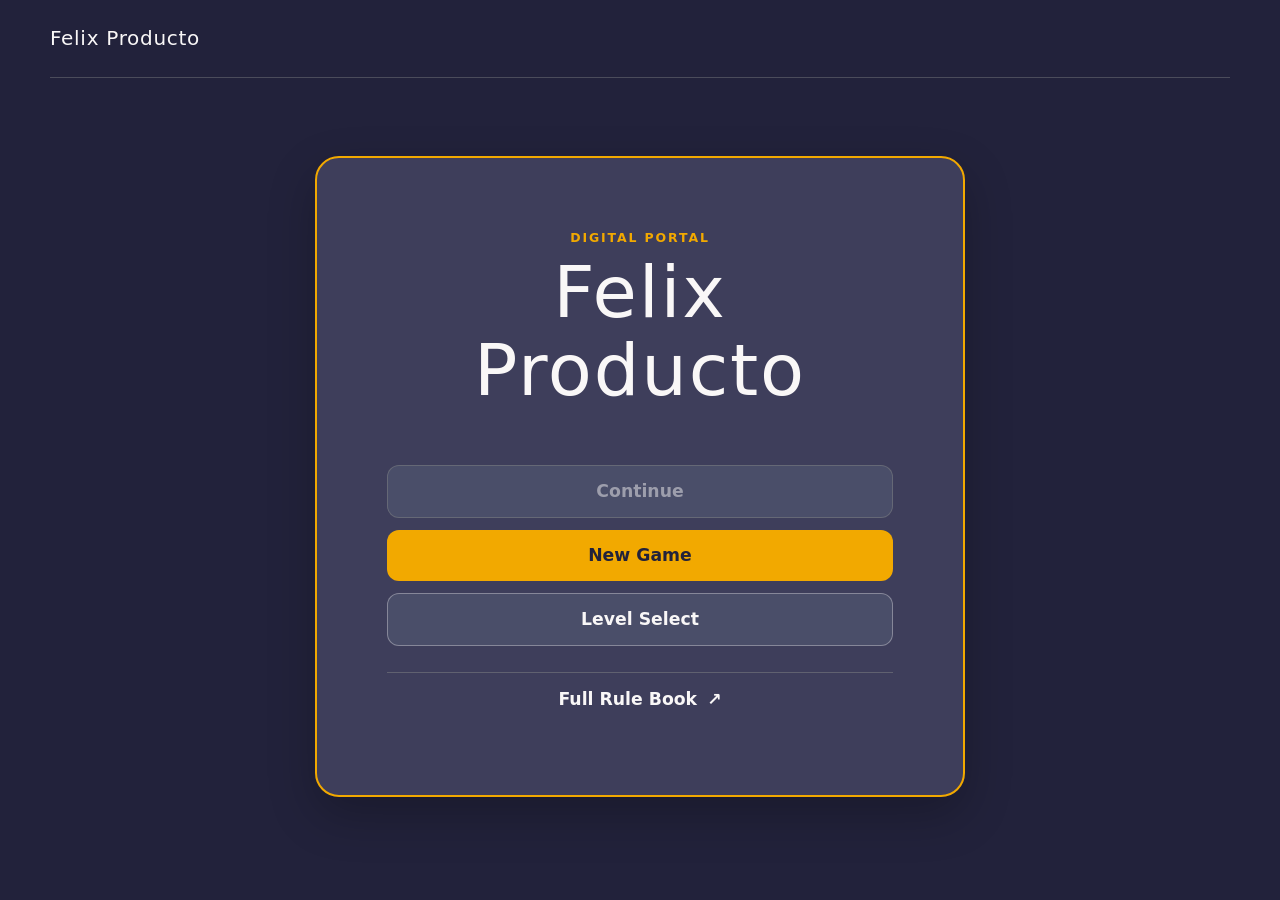
==== commit 467c29ad: "Update level rules and EVS scoring" ====
--- a/index.html
+++ b/index.html
@@ -9,8 +9,8 @@
   <meta http-equiv="Content-Security-Policy" content="default-src 'self'; script-src 'self'; style-src 'self' https://fonts.googleapis.com; font-src https://fonts.gstatic.com; img-src 'self' data:; connect-src 'none'; object-src 'none'; base-uri 'self'; form-action 'self'">
   <title>Felix Producto</title>
   <link href="https://fonts.googleapis.com/css2?family=Gugi&family=Oxanium:wght@400;500;600;700&display=swap" rel="stylesheet">
-  <link rel="stylesheet" href="style.css?v=8.8.20">
-  <script src="app.js?v=8.8.20" defer></script>
+  <link rel="stylesheet" href="style.css?v=8.8.25">
+  <script src="app.js?v=8.8.25" defer></script>
 </head>
 <body>
   <a class="skip-link" href="#app">Skip to content</a>
@@ -52,8 +52,11 @@
             </div>
           </dl>
           <ul>
-            <li>Pay immediately; put the Recipe in Storage.</li>
-            <li>Storage holds 1 Recipe. Place it before purchasing another.</li>
+            <li>Pay immediately; place the Recipe or put it in Storage.</li>
+            <li>Storage holds up to 2 Recipes.</li>
+            <li>Only Purchased Recipes in Storage or on the Game Board may be viewed.</li>
+            <li>You will not need every Recipe to complete a Level.</li>
+            <li>Providing a multiple of the required inputs for a Recipe will produce outputs proportionally.</li>
           </ul>
         </section>
 
@@ -67,8 +70,11 @@
           </dl>
           <ul>
             <li>Place Recipes on any Tile, in any orientation.</li>
-            <li>Recipes need not touch, but must connect by Conveyors.</li>
-            <li>Moving an Optional Output costs 1 Credit. It pays once.</li>
+            <li>Adjacent Recipes transfer Resources directly. Recipes that are not adjacent need Conveyor connections.</li>
+            <li>A Recipe from Storage may replace a placed Recipe for free.</li>
+            <li>Inputs stay on marked Input Tiles and cannot rotate. They may swap marked Input Tiles at any time.</li>
+            <li>Objective Outputs stay on marked Output Tiles, may rotate, and may swap marked Output Tiles at any time.</li>
+            <li>Place Optional Outputs on any Tile during Setup. They may be moved and grant their labeled Credits once.</li>
           </ul>
         </section>
 
@@ -76,15 +82,18 @@
           <h2>Conveyors</h2>
           <dl class="cost-list">
             <div><dt>Place Straight Conveyors</dt><dd>Free</dd></div>
-            <div><dt>Alter an existing Straight Conveyor</dt><dd>Free</dd></div>
+            <div><dt>Alter or move a Straight Conveyor</dt><dd>Free</dd></div>
             <div><dt>Place a Curved or Split Conveyor</dt><dd>1 Credit</dd></div>
-            <div><dt>Alter an existing Curved or Split Conveyor</dt><dd>Free</dd></div>
+            <div><dt>Rotate or move an existing Curved or Split Conveyor</dt><dd>Free</dd></div>
+            <div><dt>Remove a Curved or Split Conveyor</dt><dd>Refund 1 Credit</dd></div>
           </dl>
           <ul>
             <li>Keep Conveyors on yellow Tile borders; no diagonals.</li>
-            <li>They may cross as bridges but never share a lane.</li>
+            <li>They may cross as bridges but never share the same yellow border.</li>
             <li>No bridges over Recipes, Inputs, Outputs, or empty Tiles.</li>
-            <li>Choose how a Split divides Resources.</li>
+            <li>A Conveyor may transport more than one type of Resource.</li>
+            <li>You choose whether an adjacent Conveyor connects to an Input, Recipe or Output.</li>
+            <li>There are no merging Conveyors. Curves or Splits MAY be used to create a merger.</li>
           </ul>
         </section>
 
@@ -94,7 +103,9 @@
             <li>All Recipes activate together.</li>
             <li>All Resources move together.</li>
             <li>Win when every Objective Output is produced and connected to its Tile.</li>
-            <li>Lose when you cannot afford an Action needed to finish.</li>
+            <li>Producing more than an Objective requires still completes it.</li>
+            <li>Completing a Level with 0 Credits is still a win. Reaching 0 before completion loses the Level.</li>
+            <li>Leftover Credits determine that Level’s EVS and do not carry over.</li>
           </ul>
         </section>
       </div>
--- a/style.css
+++ b/style.css
@@ -414,6 +414,35 @@
   color: var(--paper);
 }
 
+.recipe-output-notice {
+  display: grid;
+  margin: 18px clamp(22px, 4vw, 38px) 0;
+  padding: 18px clamp(20px, 3vw, 28px);
+  border: 2px solid var(--orange);
+  border-radius: 14px;
+  align-items: center;
+  background: var(--ink);
+  grid-template-columns: minmax(190px, 0.65fr) minmax(0, 1.35fr);
+  gap: 22px;
+}
+
+.recipe-output-notice h2,
+.recipe-output-notice p {
+  margin: 0;
+}
+
+.recipe-output-notice .eyebrow {
+  margin-bottom: 5px;
+}
+
+.recipe-output-notice > p {
+  color: rgb(249 247 247 / 82%);
+}
+
+.recipe-output-notice strong {
+  color: var(--yellow);
+}
+
 .resource-icon {
   width: 60px;
   height: 60px;
@@ -771,6 +800,65 @@
   font-size: clamp(1.05rem, 2vw, 1.2rem);
   line-height: 1.75;
   text-align: left;
+}
+
+.campaign-score-summary {
+  max-width: 760px;
+  margin: 30px auto 0;
+  padding: 24px;
+  border: 2px solid var(--orange);
+  border-radius: 14px;
+  background: var(--ink);
+}
+
+.campaign-score-summary .section-heading {
+  margin-bottom: 18px;
+  text-align: center;
+}
+
+.campaign-score-summary h2 {
+  margin: 0;
+  font-size: clamp(1.35rem, 3vw, 1.8rem);
+}
+
+.level-score-list {
+  display: grid;
+  margin: 0;
+  grid-template-columns: repeat(6, minmax(0, 1fr));
+  gap: 8px;
+}
+
+.level-score-item {
+  display: flex;
+  min-width: 0;
+  padding: 12px 8px;
+  border: 1px solid rgb(143 144 147 / 55%);
+  border-radius: 10px;
+  flex-direction: column;
+  align-items: center;
+  background: var(--surface);
+  text-align: center;
+}
+
+.level-score-item dt {
+  color: rgb(249 247 247 / 72%);
+  font-size: 0.78rem;
+  font-weight: 700;
+}
+
+.level-score-item dd {
+  margin: 4px 0 0;
+  color: var(--yellow);
+  font-family: "Gugi", system-ui, sans-serif;
+  font-size: 1.65rem;
+}
+
+.unrecorded-score dd {
+  color: var(--steel);
+}
+
+.total-score-item {
+  border-color: var(--yellow);
 }
 
 .credits-screen {
@@ -1133,6 +1221,13 @@
   }
 
   .objective-panel .section-heading {
+    text-align: center;
+  }
+
+  .recipe-output-notice {
+    margin: 16px 18px 0;
+    grid-template-columns: 1fr;
+    gap: 10px;
     text-align: center;
   }
 
@@ -1241,6 +1336,14 @@
     padding: 18px;
   }
 
+  .campaign-score-summary {
+    padding: 20px 16px;
+  }
+
+  .level-score-list {
+    grid-template-columns: repeat(2, minmax(0, 1fr));
+  }
+
   .objective-list,
   .input-list {
     grid-template-columns: 1fr;
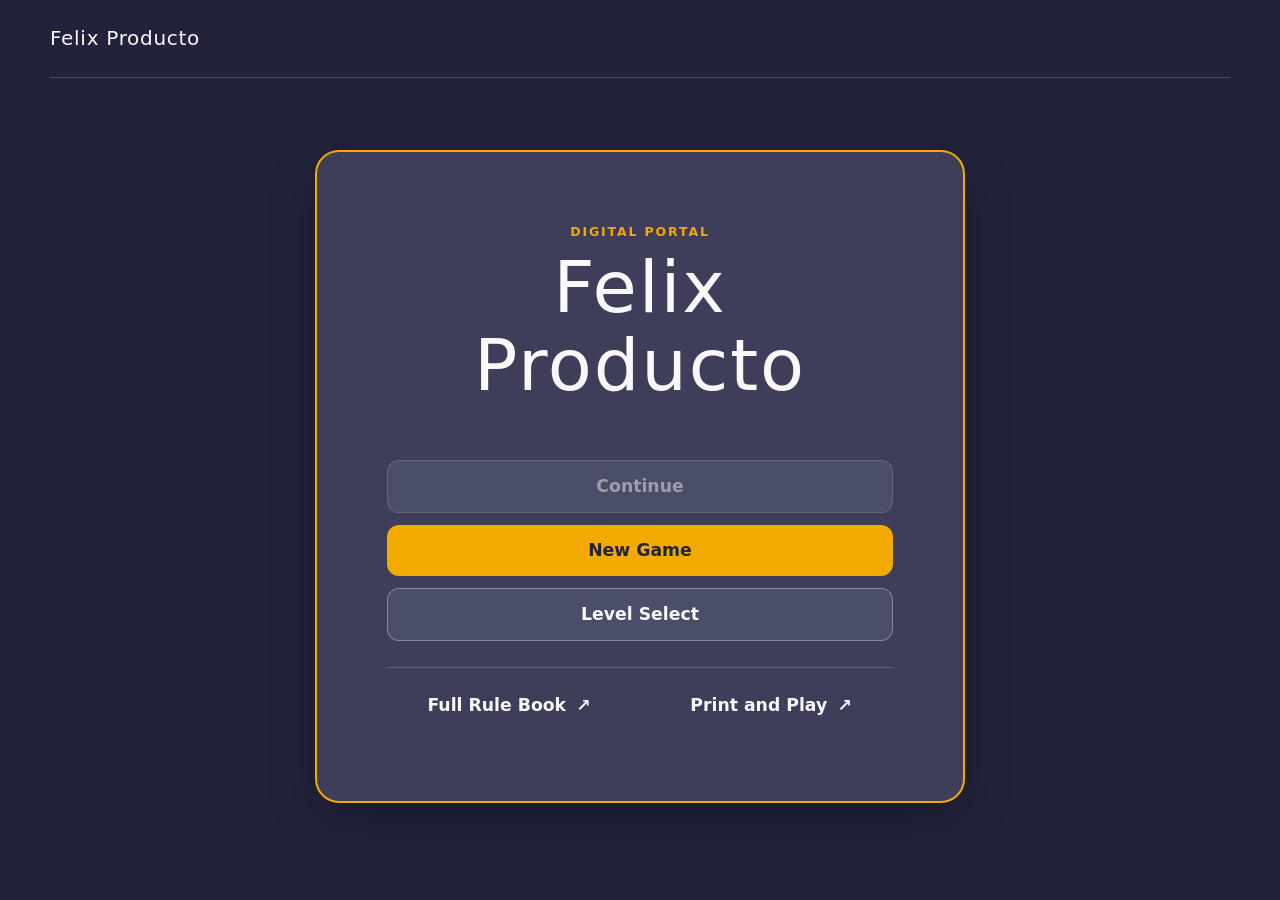
==== commit 501e8a3b: "Add final game documents and update quick actions" ====
--- a/index.html
+++ b/index.html
@@ -6,11 +6,11 @@
   <meta name="theme-color" content="#22223b">
   <meta name="description" content="The digital portal for the Felix Producto board game.">
   <meta name="referrer" content="no-referrer">
-  <meta http-equiv="Content-Security-Policy" content="default-src 'self'; script-src 'self'; style-src 'self' https://fonts.googleapis.com; font-src https://fonts.gstatic.com; img-src 'self' data:; connect-src 'none'; object-src 'none'; base-uri 'self'; form-action 'self'">
+  <meta http-equiv="Content-Security-Policy" content="default-src 'self'; script-src 'self'; style-src 'self' https://fonts.googleapis.com; font-src https://fonts.gstatic.com; img-src 'self' data:; media-src 'self'; connect-src 'none'; object-src 'none'; base-uri 'self'; form-action 'self'">
   <title>Felix Producto</title>
   <link href="https://fonts.googleapis.com/css2?family=Gugi&family=Oxanium:wght@400;500;600;700&display=swap" rel="stylesheet">
-  <link rel="stylesheet" href="style.css?v=8.8.25">
-  <script src="app.js?v=8.8.25" defer></script>
+  <link rel="stylesheet" href="style.css?v=8.8.32">
+  <script src="app.js?v=8.8.34" defer></script>
 </head>
 <body>
   <a class="skip-link" href="#app">Skip to content</a>
@@ -47,16 +47,16 @@
           <h2>Recipes</h2>
           <dl class="cost-list">
             <div>
-              <dt>Purchase the Top Recipe</dt>
+              <dt>Purchase and Reveal the Top Recipe</dt>
               <dd>Cost labeled on Recipe</dd>
             </div>
           </dl>
           <ul>
-            <li>Pay immediately; place the Recipe or put it in Storage.</li>
+            <li>Pay and reveal it immediately; place the Recipe or put it in Storage.</li>
             <li>Storage holds up to 2 Recipes.</li>
             <li>Only Purchased Recipes in Storage or on the Game Board may be viewed.</li>
             <li>You will not need every Recipe to complete a Level.</li>
-            <li>Providing a multiple of the required inputs for a Recipe will produce outputs proportionally.</li>
+            <li>Providing a multiple of the required inputs for a Recipe will produce outputs proportionally. 2x, 3x, 4x and 5x Tokens are provided.</li>
           </ul>
         </section>
 
@@ -64,7 +64,7 @@
           <h2>Building</h2>
           <dl class="cost-list">
             <div><dt>Move a placed Recipe</dt><dd>1 Credit</dd></div>
-            <div><dt>Place Recipes from Storage</dt><dd>Free</dd></div>
+            <div><dt>Place a Purchased Recipe</dt><dd>Free</dd></div>
             <div><dt>Swap 2 placed Recipes</dt><dd>2 Credits</dd></div>
             <div><dt>Rotate a placed Recipe</dt><dd>Free</dd></div>
           </dl>
@@ -72,8 +72,8 @@
             <li>Place Recipes on any Tile, in any orientation.</li>
             <li>Adjacent Recipes transfer Resources directly. Recipes that are not adjacent need Conveyor connections.</li>
             <li>A Recipe from Storage may replace a placed Recipe for free.</li>
-            <li>Inputs stay on marked Input Tiles and cannot rotate. They may swap marked Input Tiles at any time.</li>
-            <li>Objective Outputs stay on marked Output Tiles, may rotate, and may swap marked Output Tiles at any time.</li>
+            <li>Inputs stay on Input Nodes and cannot rotate. They may swap Input Nodes at any time.</li>
+            <li>Objective Outputs stay on Output Nodes, may rotate, and may swap Output Nodes at any time.</li>
             <li>Place Optional Outputs on any Tile during Setup. They may be moved and grant their labeled Credits once.</li>
           </ul>
         </section>
@@ -81,19 +81,18 @@
         <section class="action-section">
           <h2>Conveyors</h2>
           <dl class="cost-list">
-            <div><dt>Place Straight Conveyors</dt><dd>Free</dd></div>
-            <div><dt>Alter or move a Straight Conveyor</dt><dd>Free</dd></div>
+            <div><dt>Place or alter any number of Straight Conveyors</dt><dd>Free</dd></div>
             <div><dt>Place a Curved or Split Conveyor</dt><dd>1 Credit</dd></div>
-            <div><dt>Rotate or move an existing Curved or Split Conveyor</dt><dd>Free</dd></div>
+            <div><dt>Alter or move an existing Curved or Split Conveyor</dt><dd>Free</dd></div>
             <div><dt>Remove a Curved or Split Conveyor</dt><dd>Refund 1 Credit</dd></div>
           </dl>
           <ul>
             <li>Keep Conveyors on yellow Tile borders; no diagonals.</li>
             <li>They may cross as bridges but never share the same yellow border.</li>
-            <li>No bridges over Recipes, Inputs, Outputs, or empty Tiles.</li>
+            <li>Conveyors cannot be placed on top of Recipes, Inputs, Outputs, or empty Tiles.</li>
             <li>A Conveyor may transport more than one type of Resource.</li>
             <li>You choose whether an adjacent Conveyor connects to an Input, Recipe or Output.</li>
-            <li>There are no merging Conveyors. Curves or Splits MAY be used to create a merger.</li>
+            <li>There are no merging Conveyor pieces. Create a merge by overlapping a Curved Conveyor and an existing Straight Conveyor.</li>
           </ul>
         </section>
 
@@ -102,8 +101,8 @@
           <ul>
             <li>All Recipes activate together.</li>
             <li>All Resources move together.</li>
-            <li>Win when every Objective Output is produced and connected to its Tile.</li>
-            <li>Producing more than an Objective requires still completes it.</li>
+            <li>Win when every Objective Output is produced and connected.</li>
+            <li>Producing more than the required amount still completes the Objective.</li>
             <li>Completing a Level with 0 Credits is still a win. Reaching 0 before completion loses the Level.</li>
             <li>Leftover Credits determine that Level’s EVS and do not carry over.</li>
           </ul>
--- a/style.css
+++ b/style.css
@@ -166,6 +166,42 @@
   font-size: var(--title-size);
 }
 
+.intro-video-screen {
+  display: grid;
+  min-height: calc(100vh - 79px);
+  padding: 28px 20px 48px;
+  place-items: center;
+}
+
+.intro-video-card {
+  width: min(100%, 1120px, max(320px, calc(177.78dvh - 434px)));
+  padding: clamp(14px, 2.5vw, 24px);
+  border: 2px solid var(--yellow);
+  border-radius: var(--radius-large);
+  background: var(--surface);
+  box-shadow: var(--shadow);
+}
+
+.intro-video {
+  display: block;
+  width: 100%;
+  height: auto;
+  aspect-ratio: 16 / 9;
+  border-radius: var(--radius-medium);
+  background: #000;
+  object-fit: contain;
+}
+
+.intro-video-actions {
+  display: flex;
+  margin-top: 18px;
+  justify-content: center;
+}
+
+.intro-video-actions .button {
+  min-width: 180px;
+}
+
 .eyebrow {
   margin-bottom: 7px;
   color: var(--yellow);
@@ -182,7 +218,7 @@
 
 .button,
 .level-picker-button,
-.rulebook-link {
+.document-link {
   min-height: 50px;
   border-radius: 12px;
   cursor: pointer;
@@ -201,7 +237,7 @@
 
 .button:hover,
 .level-picker-button:hover,
-.rulebook-link:hover {
+.document-link:hover {
   transform: translateY(-2px);
 }
 
@@ -251,16 +287,23 @@
   flex-wrap: wrap;
 }
 
-.rulebook-link {
-  display: flex;
+.document-links {
+  display: grid;
+  grid-template-columns: repeat(2, minmax(0, 1fr));
+  gap: 18px;
   margin-top: 26px;
-  padding: 13px 5px;
+  padding-top: 13px;
+  border-top: 1px solid rgb(125 127 129 / 55%);
+}
+
+.document-link {
+  display: inline-flex;
+  padding: 10px 5px;
   align-items: center;
   justify-content: center;
   gap: 10px;
-  border-top: 1px solid rgb(125 127 129 / 55%);
-  border-radius: 0;
   color: var(--paper);
+  text-align: center;
 }
 
 .text-button {
@@ -274,10 +317,6 @@
 
 .text-button:hover {
   border-bottom-color: currentColor;
-}
-
-.danger-text-button {
-  color: var(--orange);
 }
 
 .page-card,
@@ -358,11 +397,6 @@
   border-bottom: 1px solid rgb(125 127 129 / 38%);
 }
 
-.compact-button {
-  min-height: 44px;
-  padding: 9px 17px;
-}
-
 .objective-panel {
   display: grid;
   margin: clamp(22px, 4vw, 38px) clamp(22px, 4vw, 38px) 0;
@@ -514,8 +548,7 @@
   white-space: nowrap;
 }
 
-.section-note,
-.field-help {
+.section-note {
   margin: 15px 0 0;
   color: rgb(249 247 247 / 74%);
   font-size: 0.88rem;
@@ -708,10 +741,6 @@
   margin-left: auto;
 }
 
-.failure-result {
-  border-color: var(--orange-dark);
-}
-
 .narrative-card {
   max-width: 780px;
 }
@@ -1182,6 +1211,24 @@
     padding: 24px 12px 40px;
   }
 
+  .intro-video-screen {
+    min-height: calc(100dvh - 69px);
+    padding: 18px 12px 32px;
+  }
+
+  .intro-video-card {
+    padding: 10px;
+    border-radius: 18px;
+  }
+
+  .intro-video {
+    border-radius: 12px;
+  }
+
+  .intro-video-actions {
+    margin-top: 12px;
+  }
+
   .credits-screen {
     min-height: calc(100dvh - 69px);
     padding: 12px 10px;
@@ -1207,10 +1254,6 @@
 
   .level-heading {
     padding: 24px 20px;
-  }
-
-  .desktop-quick-action {
-    display: none;
   }
 
   .objective-panel {
@@ -1425,6 +1468,31 @@
     padding-bottom: 24px;
   }
 
+  .intro-video-screen {
+    min-height: calc(100dvh - 59px);
+    padding: 10px 14px 14px;
+  }
+
+  .intro-video-card {
+    display: grid;
+    padding: 8px;
+    grid-template-columns: minmax(0, 1fr) auto;
+    align-items: center;
+    gap: 12px;
+  }
+
+  .intro-video {
+    height: auto;
+  }
+
+  .intro-video-actions {
+    margin-top: 0;
+  }
+
+  .intro-video-actions .button {
+    min-width: 100px;
+  }
+
   .home-card {
     padding-top: 24px;
     padding-bottom: 24px;
@@ -1439,7 +1507,7 @@
     grid-template-columns: repeat(3, 1fr);
   }
 
-  .rulebook-link {
+  .document-links {
     margin-top: 16px;
   }
 
